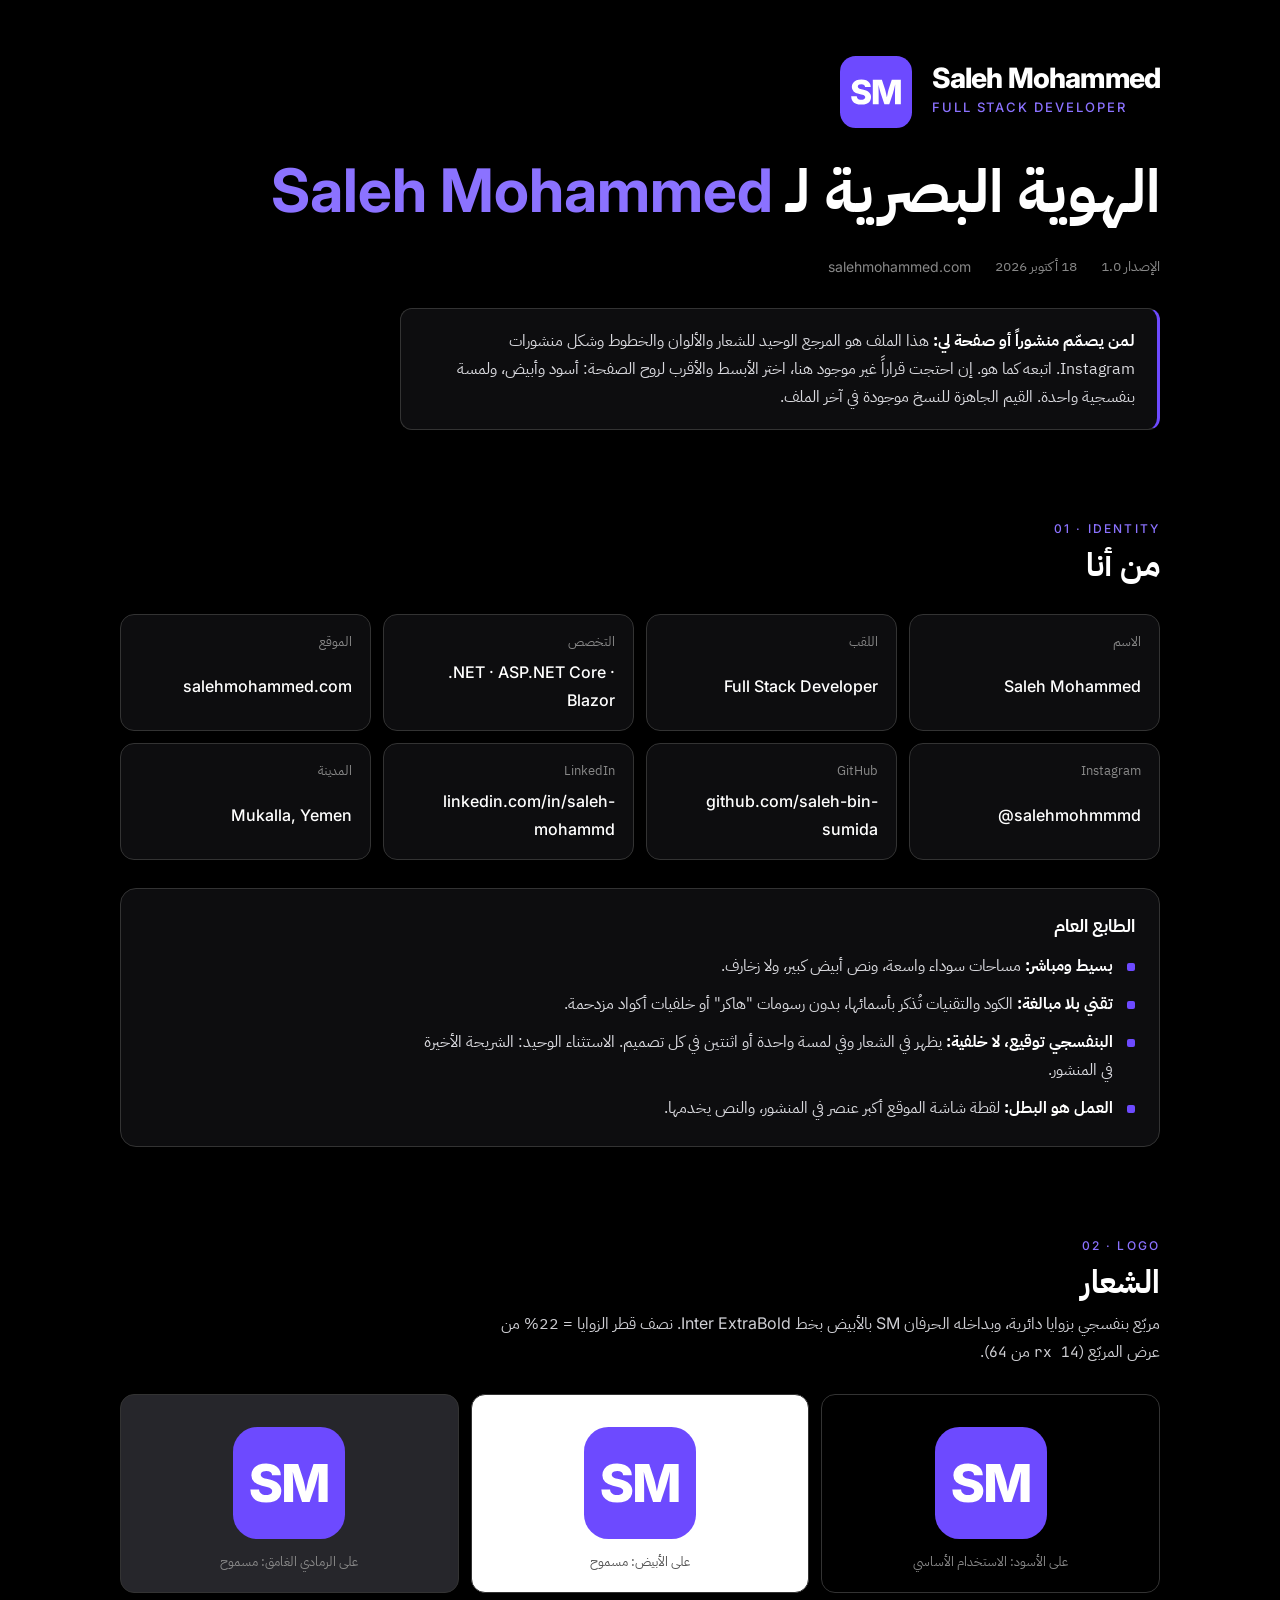
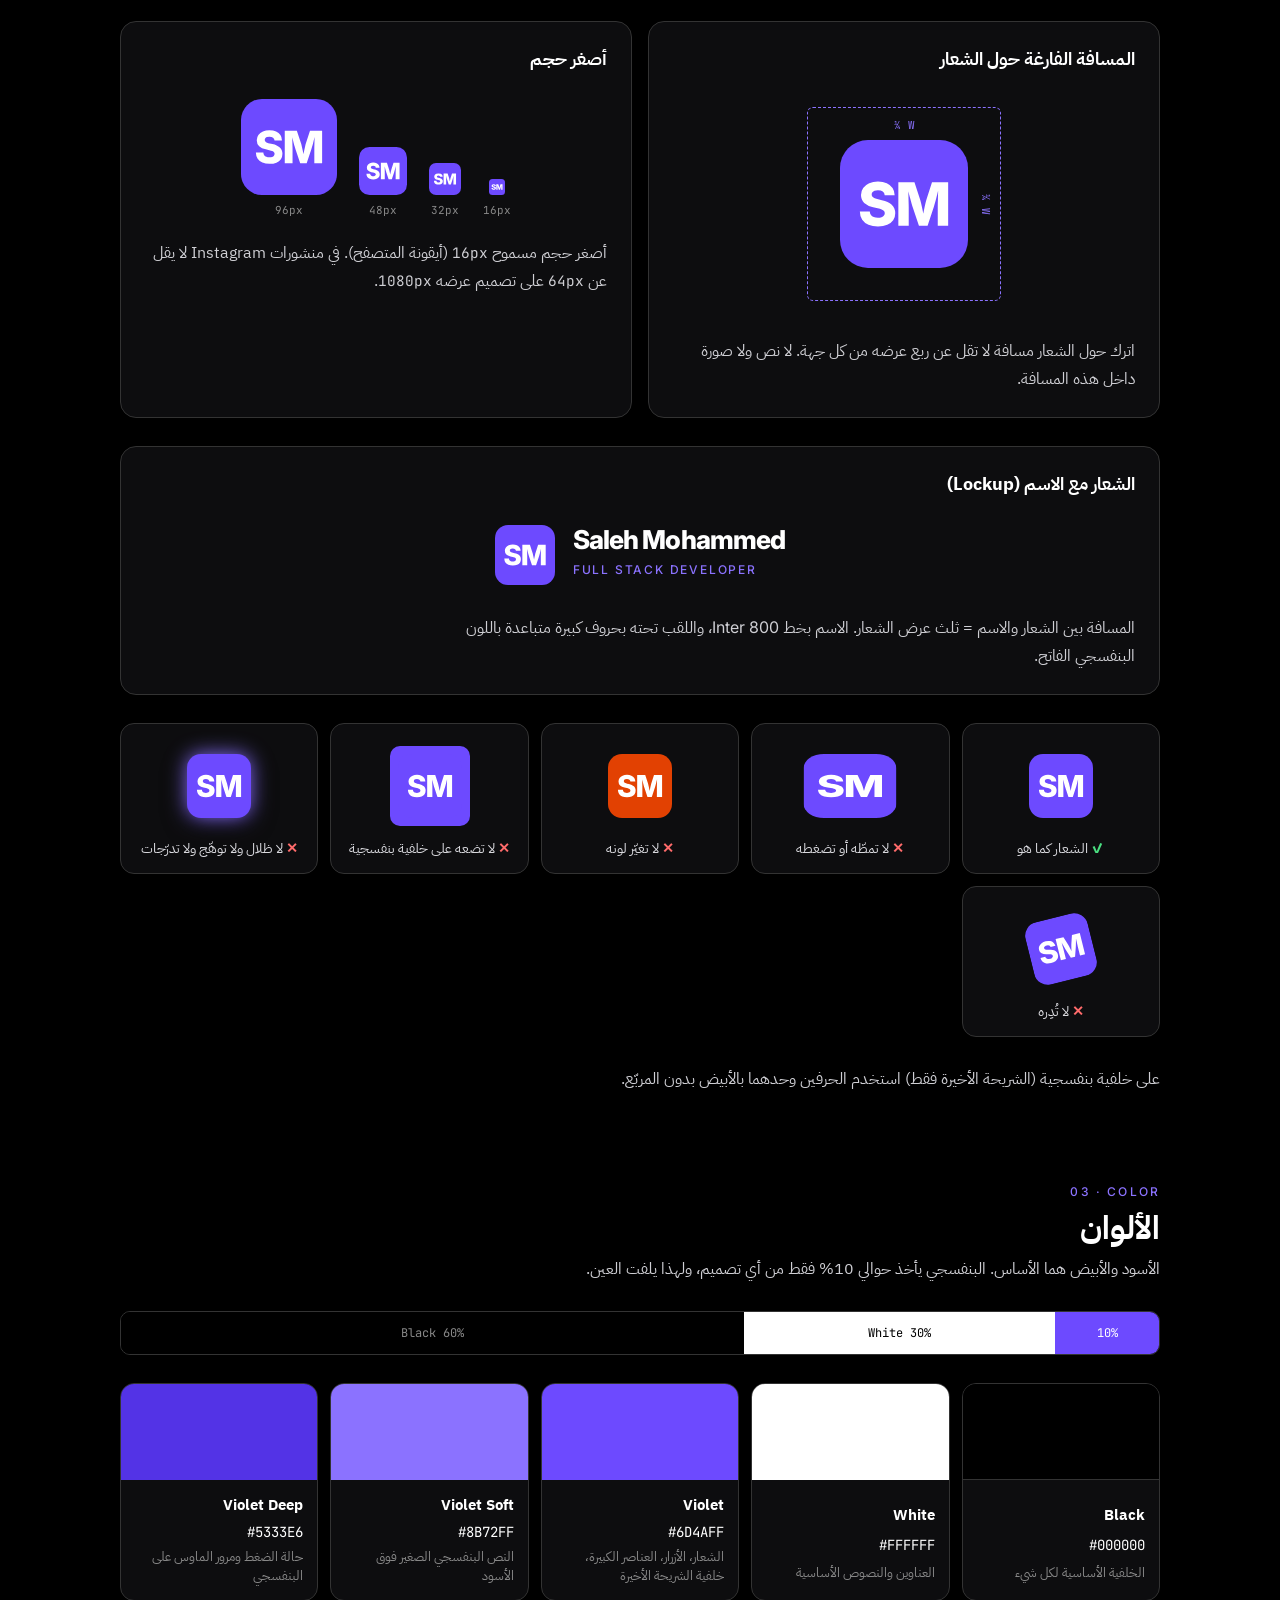
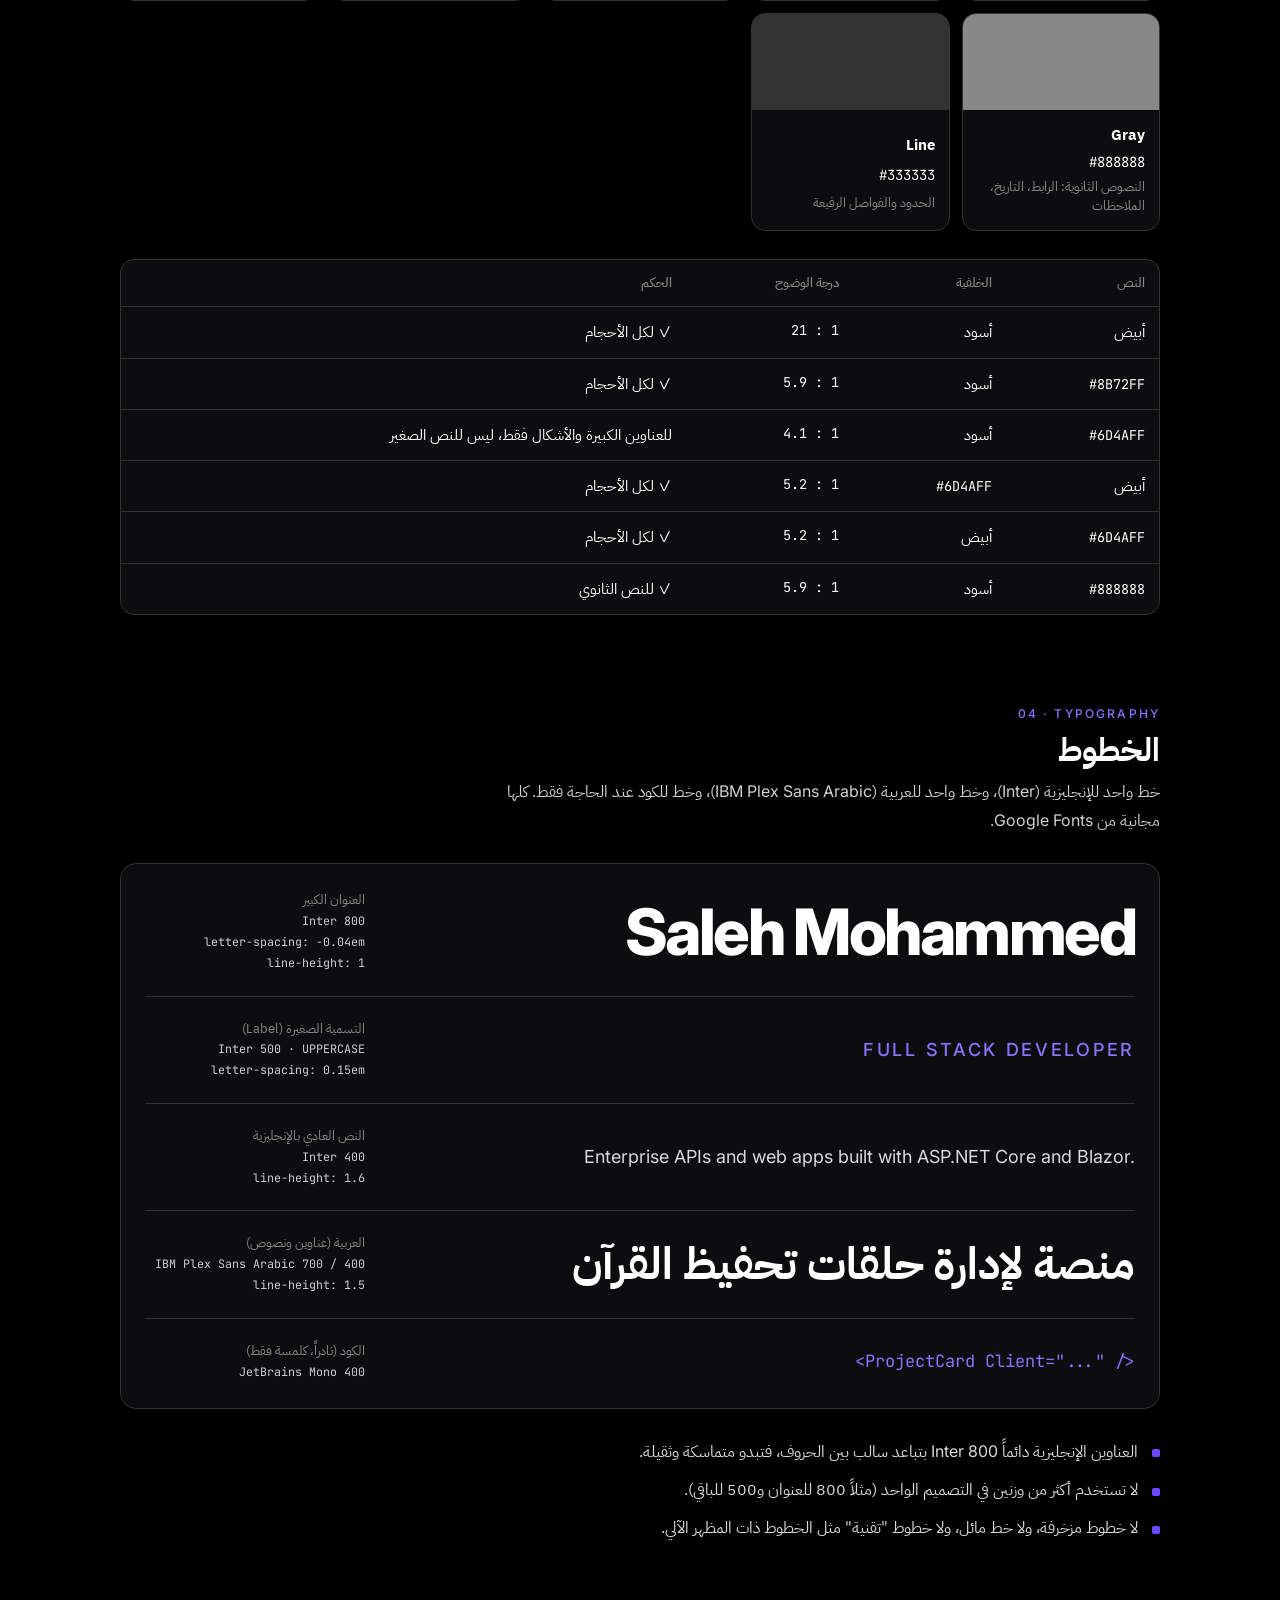
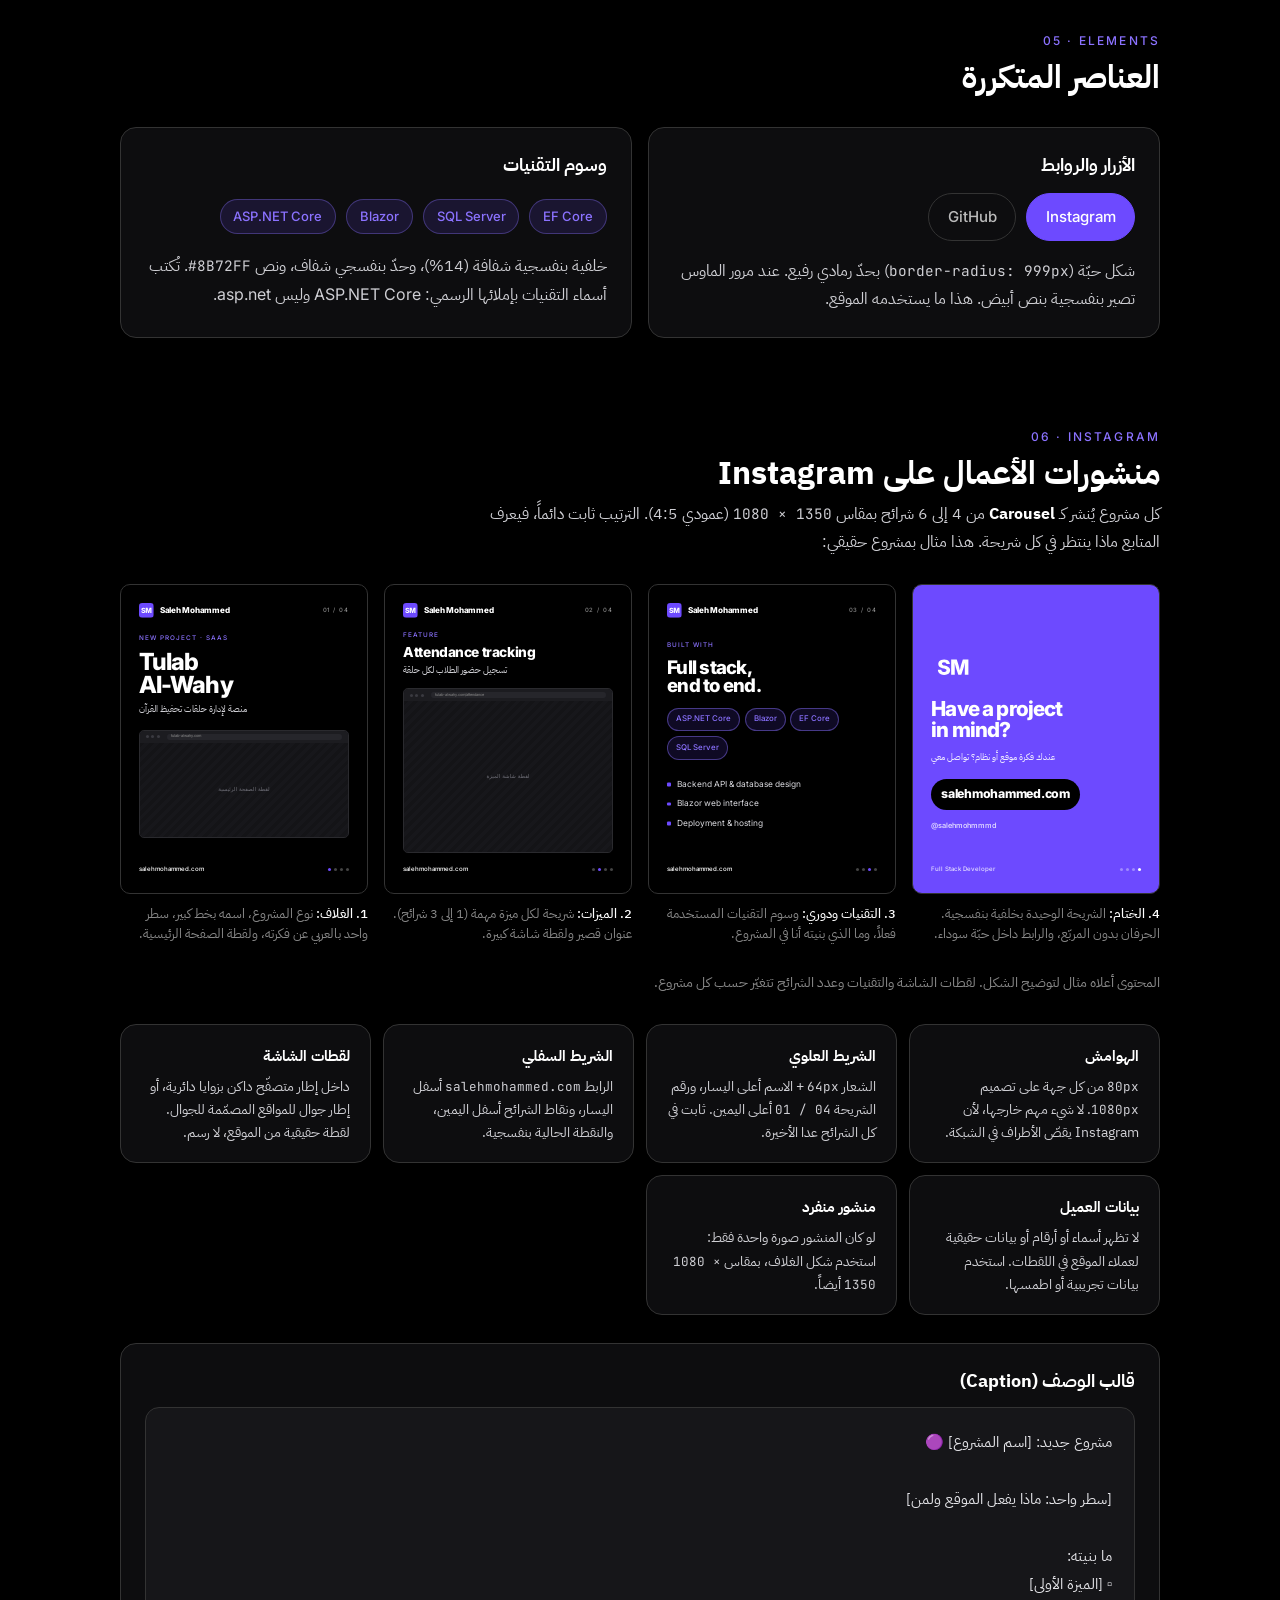
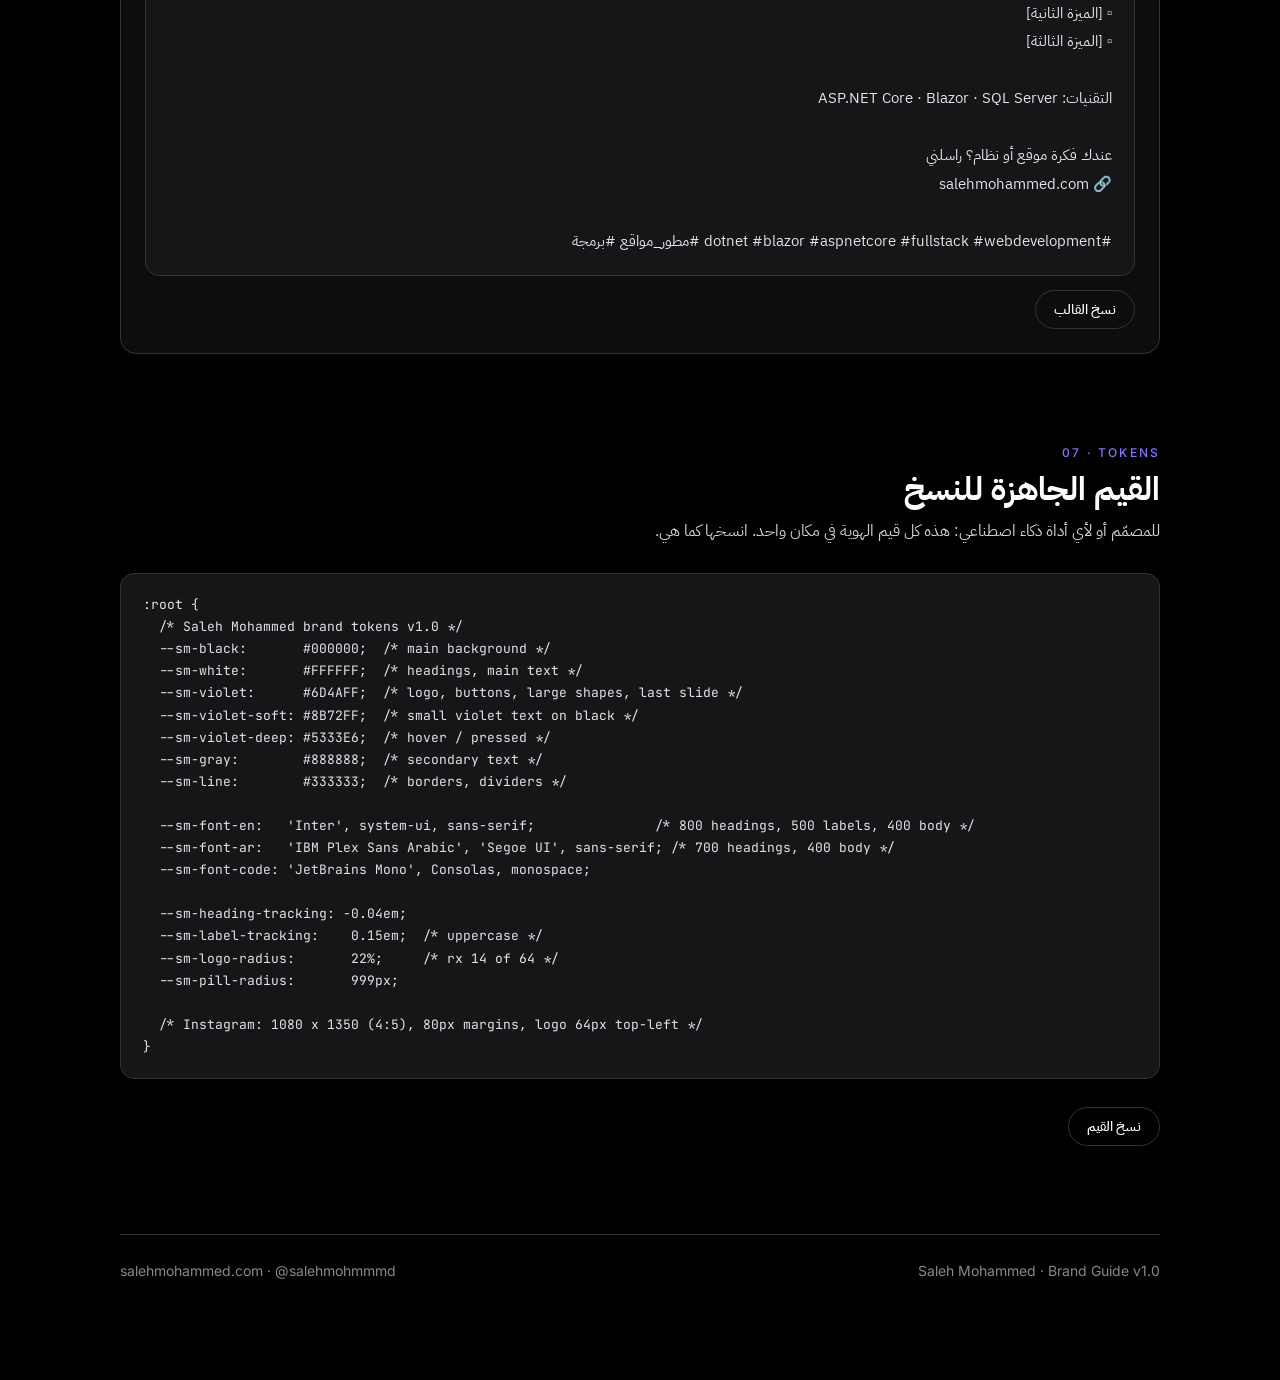
==== brand-guide.html @ 128b1d96 "Refactor code structure for improved readability and maintainability" ====
<!DOCTYPE html>
<html lang="ar" dir="rtl">
<head>
<meta charset="UTF-8">
<meta name="viewport" content="width=device-width, initial-scale=1.0">
<title>Saleh Mohammed Brand Guide</title>
<meta name="description" content="Visual identity of Saleh Mohammed (salehmohammed.com): logo, colors, typography and Instagram portfolio post rules.">
<link rel="preconnect" href="https://fonts.googleapis.com">
<link rel="preconnect" href="https://fonts.gstatic.com" crossorigin>
<link href="https://fonts.googleapis.com/css2?family=Inter:wght@400;500;800&family=IBM+Plex+Sans+Arabic:wght@400;500;700&family=JetBrains+Mono:wght@400;500&display=swap" rel="stylesheet">
<style>
    /* Layout: single dark column (max 1040px); each section = label + title + content; post examples in a 4-up grid of 4:5 frames */
    :root {
        --black: #000000;
        --white: #FFFFFF;
        --violet: #6D4AFF;
        --violet-soft: #8B72FF;
        --violet-deep: #5333E6;
        --gray: #888888;
        --line: #333333;
        --surface: #0D0D0F;
        --surface-2: #161619;
        --font-brand: 'Inter', system-ui, -apple-system, 'Segoe UI', sans-serif;
        --font-ar: 'IBM Plex Sans Arabic', 'Segoe UI', Tahoma, sans-serif;
        --font-mono: 'JetBrains Mono', Consolas, monospace;
        color-scheme: dark;
    }

    *, *::before, *::after { box-sizing: border-box; margin: 0; padding: 0; }

    body {
        background: var(--black);
        color: var(--white);
        font-family: var(--font-ar);
        font-size: 16px;
        line-height: 1.75;
        padding-block: 56px 96px;
        padding-left: max(16px, env(safe-area-inset-left, 0px));
        padding-right: max(16px, env(safe-area-inset-right, 0px));
    }

    .wrap { max-width: 1040px; margin: 0 auto; display: grid; gap: 88px; }

    code, .mono { font-family: var(--font-mono); font-size: .9em; direction: ltr; unicode-bidi: isolate; }
    .en { font-family: var(--font-brand); direction: ltr; unicode-bidi: isolate; }
    p { max-width: 68ch; color: #cfcfd4; }
    strong { color: var(--white); }

    /* ---------- hero ---------- */
    .hero { display: grid; gap: 28px; }
    .hero-top { display: flex; align-items: center; gap: 20px; direction: ltr; justify-content: flex-end; }
    .hero-top svg { width: 72px; height: 72px; flex: none; }
    .hero-top b { font-family: var(--font-brand); font-weight: 800; font-size: 28px; letter-spacing: -.03em; display: block; line-height: 1.1; }
    .hero-top span { font-family: var(--font-brand); font-size: 13px; font-weight: 500; letter-spacing: .15em; text-transform: uppercase; color: var(--violet-soft); }
    .hero h1 { font-size: clamp(34px, 6vw, 60px); line-height: 1.15; font-weight: 700; text-wrap: balance; }
    .hero h1 em { font-style: normal; color: var(--violet-soft); }
    .meta { display: flex; flex-wrap: wrap; gap: 8px 24px; color: var(--gray); font-size: 14px; }

    .note {
        border: 1px solid var(--line);
        border-right: 3px solid var(--violet);
        background: var(--surface);
        border-radius: 12px;
        padding: 18px 22px;
        max-width: 76ch;
    }
    .note p { color: #d9d9de; }

    /* ---------- sections ---------- */
    section { display: grid; gap: 28px; }
    .sec-head { display: grid; gap: 6px; }
    .sec-label { font-family: var(--font-brand); font-size: 12px; font-weight: 500; letter-spacing: .18em; text-transform: uppercase; color: var(--violet-soft); direction: ltr; text-align: right; }
    h2 { font-size: clamp(24px, 3.4vw, 32px); line-height: 1.3; text-wrap: balance; }
    h3 { font-size: 18px; line-height: 1.4; }

    .panel { background: var(--surface); border: 1px solid var(--line); border-radius: 16px; padding: 24px; min-width: 0; }

    .two { display: grid; grid-template-columns: repeat(auto-fit, minmax(min(100%, 300px), 1fr)); gap: 16px; }

    table { width: 100%; border-collapse: collapse; font-size: 15px; }
    th, td { text-align: right; padding: 12px 14px; border-bottom: 1px solid var(--line); vertical-align: top; }
    th { color: var(--gray); font-weight: 500; font-size: 13px; }
    .table-scroll { overflow-x: auto; border: 1px solid var(--line); border-radius: 14px; background: var(--surface); }
    .table-scroll table tr:last-child td { border-bottom: 0; }

    ul.rules { list-style: none; display: grid; gap: 10px; }
    ul.rules li { position: relative; padding-right: 22px; color: #d9d9de; max-width: 72ch; }
    ul.rules li::before { content: ""; position: absolute; right: 0; top: .72em; width: 8px; height: 8px; border-radius: 2px; background: var(--violet); }

    /* ---------- identity ---------- */
    .facts { display: grid; grid-template-columns: repeat(auto-fit, minmax(min(100%, 220px), 1fr)); gap: 12px; }
    .fact { background: var(--surface); border: 1px solid var(--line); border-radius: 14px; padding: 16px 18px; display: grid; gap: 4px; min-width: 0; }
    .fact small { color: var(--gray); font-size: 13px; }
    .fact b { font-family: var(--font-brand); font-weight: 500; direction: ltr; unicode-bidi: isolate; text-align: right; overflow-wrap: anywhere; }

    /* ---------- logo ---------- */
    .logo-stage { display: grid; grid-template-columns: repeat(auto-fit, minmax(min(100%, 220px), 1fr)); gap: 12px; }
    .logo-stage > div { border-radius: 14px; display: grid; place-items: center; gap: 12px; padding: 32px 16px 18px; border: 1px solid var(--line); }
    .logo-stage svg { width: 112px; height: 112px; }
    .logo-stage small { color: var(--gray); font-size: 13px; }
    .bg-black { background: var(--black); }
    .bg-white { background: var(--white); }
    .bg-white small { color: #555; }
    .bg-gray { background: #26262b; }

    .clear-space { display: grid; place-items: center; padding: 36px 16px; }
    .cs-box { position: relative; padding: 32px; border: 1px dashed var(--violet-soft); border-radius: 6px; }
    .cs-box svg { width: 128px; height: 128px; display: block; }
    .cs-tag { position: absolute; font-family: var(--font-mono); font-size: 11px; color: var(--violet-soft); direction: ltr; }
    .cs-tag.t { top: 8px; left: 50%; transform: translateX(-50%); }
    .cs-tag.r { right: 4px; top: 50%; transform: translateY(-50%) rotate(90deg); }

    .sizes { display: flex; align-items: flex-end; gap: 22px; flex-wrap: wrap; direction: ltr; justify-content: center; }
    .sizes figure { display: grid; justify-items: center; gap: 6px; }
    .sizes figcaption { font-family: var(--font-mono); font-size: 11px; color: var(--gray); }

    .lockup { display: flex; align-items: center; gap: 18px; direction: ltr; justify-content: center; padding: 28px 8px; flex-wrap: wrap; }
    .lockup svg { width: 60px; height: 60px; flex: none; }
    .lockup b { font-family: var(--font-brand); font-weight: 800; font-size: 26px; letter-spacing: -.035em; display: block; line-height: 1.1; }
    .lockup span { font-family: var(--font-brand); font-size: 12px; font-weight: 500; letter-spacing: .15em; text-transform: uppercase; color: var(--violet-soft); }

    .dont { display: grid; grid-template-columns: repeat(auto-fit, minmax(min(100%, 180px), 1fr)); gap: 12px; }
    .dont figure { background: var(--surface); border: 1px solid var(--line); border-radius: 14px; padding: 22px 12px 14px; display: grid; justify-items: center; gap: 12px; text-align: center; }
    .dont .demo { width: 80px; height: 80px; display: grid; place-items: center; border-radius: 10px; }
    .dont svg { width: 64px; height: 64px; }
    .dont figcaption { font-size: 14px; color: #d9d9de; line-height: 1.5; }
    .dont figcaption::before { content: "✕ "; color: #ff6b6b; font-weight: 700; }
    .dont .ok figcaption::before { content: "✓ "; color: #4ade80; }

    /* ---------- colors ---------- */
    .swatches { display: grid; grid-template-columns: repeat(auto-fit, minmax(min(100%, 170px), 1fr)); gap: 12px; }
    .swatch { border: 1px solid var(--line); border-radius: 14px; overflow: hidden; background: var(--surface); display: grid; min-width: 0; }
    .chip { height: 96px; }
    .swatch .info { padding: 12px 14px 14px; display: grid; gap: 2px; }
    .swatch b { font-size: 15px; }
    .swatch code { color: var(--white); font-size: 14px; text-align: right; }
    .swatch small { color: var(--gray); font-size: 13px; line-height: 1.5; }

    .ratio { display: flex; height: 44px; border-radius: 10px; overflow: hidden; border: 1px solid var(--line); direction: ltr; }
    .ratio div { display: grid; place-items: center; font-family: var(--font-mono); font-size: 12px; }

    /* ---------- type ---------- */
    .type-row { display: grid; grid-template-columns: minmax(0, 1fr) minmax(0, 220px); gap: 20px; align-items: center; padding: 22px 0; border-bottom: 1px solid var(--line); }
    .type-row:last-child { border-bottom: 0; }
    .type-row .spec { color: var(--gray); font-size: 13px; line-height: 1.6; }
    .type-row .spec code { color: #cfcfd4; }
    .t-display { font-family: var(--font-brand); font-weight: 800; font-size: clamp(36px, 6vw, 64px); letter-spacing: -.04em; line-height: 1; direction: ltr; text-align: right; }
    .t-label { font-family: var(--font-brand); font-weight: 500; font-size: 18px; letter-spacing: .15em; text-transform: uppercase; color: var(--violet-soft); direction: ltr; text-align: right; }
    .t-body { font-family: var(--font-brand); font-size: 18px; direction: ltr; text-align: right; color: #d9d9de; }
    .t-ar { font-family: var(--font-ar); font-weight: 700; font-size: clamp(28px, 4.5vw, 44px); line-height: 1.3; }
    .t-mono { font-family: var(--font-mono); font-size: 17px; color: var(--violet-soft); direction: ltr; text-align: right; }
    @media (max-width: 640px) { .type-row { grid-template-columns: 1fr; gap: 8px; } }

    /* ---------- UI bits ---------- */
    .ui-demo { display: flex; flex-wrap: wrap; gap: 10px; align-items: center; direction: ltr; justify-content: flex-end; }
    .pill { display: inline-flex; align-items: center; gap: 8px; padding: .6rem 1.15rem; border: 1px solid var(--line); border-radius: 999px; color: #bbb; font-family: var(--font-brand); font-size: 15px; font-weight: 500; }
    .pill.hover { background: var(--violet); border-color: var(--violet); color: var(--white); }
    .tag { display: inline-flex; padding: .3rem .8rem; border-radius: 999px; background: rgba(109, 74, 255, .14); border: 1px solid rgba(139, 114, 255, .35); color: var(--violet-soft); font-family: var(--font-brand); font-size: 13px; font-weight: 500; }

    /* ---------- Instagram posts ---------- */
    /* slides run left to right, like swiping on Instagram */
    .posts { display: grid; grid-template-columns: repeat(auto-fit, minmax(min(100%, 220px), 1fr)); gap: 16px; direction: ltr; }
    .post-wrap { display: grid; gap: 10px; min-width: 0; direction: rtl; align-content: start; }
    .post-wrap > small { color: var(--gray); font-size: 13px; line-height: 1.5; }
    .post-wrap > small b { color: var(--white); font-weight: 500; }

    /* every post is 1080x1350; all sizes are in cqw so the preview scales exactly (1cqw = 10.8px on the real canvas) */
    .post {
        container-type: inline-size;
        aspect-ratio: 4 / 5;
        width: 100%;
        max-width: 100%;
        border-radius: 10px;
        overflow: hidden;
        background: var(--black);
        border: 1px solid var(--line);
        direction: ltr;
        font-family: var(--font-brand);
        color: var(--white);
    }
    .post-in { position: relative; height: 100%; padding: 7.4cqw; display: flex; flex-direction: column; }
    .p-brand { display: flex; align-items: center; gap: 2.4cqw; }
    .p-brand svg { width: 6cqw; height: 6cqw; }
    .p-brand span { font-weight: 800; font-size: 3.3cqw; letter-spacing: -.03em; }
    .p-brand em { font-style: normal; margin-left: auto; font-weight: 500; font-size: 2.4cqw; letter-spacing: .15em; color: var(--gray); }
    .p-eyebrow { font-weight: 500; font-size: 2.6cqw; letter-spacing: .15em; text-transform: uppercase; color: var(--violet-soft); }
    .p-title { font-weight: 800; font-size: 9.6cqw; letter-spacing: -.04em; line-height: .98; }
    .p-sub { font-family: var(--font-ar); font-size: 3.6cqw; color: #cfcfd4; direction: rtl; text-align: left; line-height: 1.5; }
    .p-foot { margin-top: auto; display: flex; justify-content: space-between; align-items: center; font-weight: 500; font-size: 2.5cqw; color: var(--gray); }
    .p-foot b { color: var(--white); font-weight: 500; }
    .p-dots { display: flex; gap: 1.1cqw; }
    .p-dots i { width: 1.3cqw; height: 1.3cqw; border-radius: 50%; background: #444; }
    .p-dots i.on { background: var(--violet); }

    .browser { border-radius: 2cqw; border: .3cqw solid #2a2a2e; background: #121215; overflow: hidden; display: flex; flex-direction: column; }
    .browser .bar { height: 5cqw; background: #1c1c20; display: flex; align-items: center; gap: 1cqw; padding: 0 2.2cqw; flex: none; }
    .browser .bar i { width: 1.3cqw; height: 1.3cqw; border-radius: 50%; background: #3a3a40; }
    .browser .bar span { margin-left: 2cqw; flex: 1; height: 2.6cqw; border-radius: 99px; background: #26262b; font-size: 1.6cqw; color: var(--gray); display: flex; align-items: center; padding-left: 1.6cqw; }
    .browser .shot { flex: 1; display: grid; place-items: center; text-align: center; font-size: 2.2cqw; color: #6f6f78; background:
        repeating-linear-gradient(135deg, #141417 0 1.4cqw, #17171b 1.4cqw 2.8cqw); }

    .p-cover .p-text { display: grid; gap: 2.6cqw; margin-top: 6cqw; }
    .p-cover .browser { margin-top: 5.5cqw; height: 44cqw; }

    .p-shot .p-cap { margin-top: 5cqw; display: grid; gap: 1.6cqw; }
    .p-shot .p-cap b { font-weight: 800; font-size: 5.6cqw; letter-spacing: -.03em; line-height: 1.05; }
    .p-shot .browser { margin-top: 4.5cqw; flex: 1; }

    .p-stack .p-text { margin-top: 9cqw; display: grid; gap: 3cqw; }
    .p-stack .grid-tags { display: flex; flex-wrap: wrap; gap: 2cqw; margin-top: 2cqw; }
    .p-stack .grid-tags span { padding: 1.6cqw 3.2cqw; border-radius: 99px; border: .25cqw solid rgba(139,114,255,.45); background: rgba(109,74,255,.14); color: var(--violet-soft); font-weight: 500; font-size: 3.2cqw; }
    .p-stack ul { list-style: none; display: grid; gap: 2cqw; margin-top: 4cqw; }
    .p-stack li { display: flex; gap: 2.4cqw; align-items: baseline; font-size: 3.4cqw; color: #d9d9de; }
    .p-stack li::before { content: ""; width: 1.6cqw; height: 1.6cqw; border-radius: .4cqw; background: var(--violet); flex: none; transform: translateY(-.2cqw); }

    .p-cta { background: var(--violet); }
    .p-cta .post-in { justify-content: center; align-items: flex-start; gap: 4cqw; }
    .p-cta svg.big { width: 18cqw; height: 18cqw; }
    .p-cta .p-title { font-size: 8.4cqw; }
    .p-cta .p-sub { color: rgba(255,255,255,.88); font-size: 3.8cqw; }
    .p-cta .url { font-weight: 800; font-size: 5cqw; letter-spacing: -.02em; padding: 2cqw 4cqw; background: var(--black); border-radius: 99px; margin-top: 2cqw; }
    .p-cta .handle { font-weight: 500; font-size: 3cqw; color: rgba(255,255,255,.85); }
    .p-cta .p-dots i { background: rgba(255,255,255,.35); }
    .p-cta .p-dots i.on { background: var(--white); }
    .p-cta .p-foot { position: absolute; left: 7.4cqw; right: 7.4cqw; bottom: 7.4cqw; color: rgba(255,255,255,.8); }

    .spec-grid { display: grid; grid-template-columns: repeat(auto-fit, minmax(min(100%, 230px), 1fr)); gap: 12px; }
    .spec-grid .panel { padding: 18px 20px; display: grid; gap: 6px; align-content: start; }
    .spec-grid .panel b { font-size: 15px; }
    .spec-grid .panel span { color: #cfcfd4; font-size: 14px; line-height: 1.65; }

    pre {
        background: var(--surface-2);
        border: 1px solid var(--line);
        border-radius: 14px;
        padding: 20px 22px;
        overflow-x: auto;
        font-family: var(--font-ar);
        font-size: 15px;
        line-height: 1.9;
        white-space: pre-wrap;
        color: #e4e4e8;
    }
    pre.code { font-family: var(--font-mono); font-size: 13px; line-height: 1.7; direction: ltr; text-align: left; white-space: pre; }

    .copy-row { display: flex; justify-content: flex-start; gap: 12px; align-items: center; flex-wrap: wrap; }
    button.copy {
        font: 500 14px var(--font-ar);
        background: transparent;
        color: var(--white);
        border: 1px solid var(--line);
        border-radius: 999px;
        padding: 8px 18px;
        cursor: pointer;
        transition: background-color .2s, border-color .2s;
    }
    button.copy:hover, button.copy:focus-visible { background: var(--violet); border-color: var(--violet); outline: none; }
    .copy-row span { color: var(--gray); font-size: 13px; }

    footer { color: var(--gray); font-size: 14px; border-top: 1px solid var(--line); padding-top: 24px; display: flex; justify-content: space-between; gap: 12px; flex-wrap: wrap; }
</style>
</head>
<body>

<!-- The SM mark: violet tile + white letters. Reused everywhere via <use href="#sm">. -->
<svg width="0" height="0" style="position:absolute" aria-hidden="true">
    <symbol id="sm" viewBox="0 0 64 64">
        <rect width="64" height="64" rx="14" fill="#6D4AFF"/>
        <path fill="#fff" d="M18.99 43.21Q16.27 43.21 14.25 42.39Q12.22 41.57 11.1 39.9Q9.97 38.23 9.92 35.71H14.89Q14.96 36.76 15.47 37.48Q15.97 38.2 16.86 38.56Q17.75 38.91 18.93 38.91Q20 38.91 20.78 38.62Q21.56 38.33 21.97 37.8Q22.39 37.27 22.39 36.57Q22.39 35.94 22 35.5Q21.61 35.06 20.84 34.72Q20.06 34.39 18.86 34.12L16.55 33.58Q13.72 32.94 12.11 31.47Q10.5 30.01 10.5 27.55Q10.5 25.53 11.59 24Q12.69 22.48 14.6 21.64Q16.52 20.79 18.99 20.79Q21.53 20.79 23.39 21.65Q25.25 22.51 26.27 24.04Q27.3 25.57 27.33 27.59H22.36Q22.26 26.4 21.39 25.75Q20.53 25.09 18.98 25.09Q17.95 25.09 17.25 25.36Q16.55 25.63 16.19 26.1Q15.84 26.58 15.84 27.2Q15.84 27.87 16.24 28.33Q16.63 28.79 17.37 29.1Q18.1 29.41 19.06 29.63L20.95 30.07Q22.54 30.4 23.77 30.98Q25.01 31.56 25.87 32.37Q26.73 33.17 27.17 34.23Q27.62 35.28 27.62 36.58Q27.62 38.65 26.59 40.14Q25.55 41.62 23.63 42.42Q21.7 43.21 18.99 43.21ZM29.17 42.91V21.09H37.23L40.01 29.58Q40.25 30.36 40.55 31.64Q40.85 32.92 41.16 34.39Q41.46 35.85 41.72 37.21Q41.98 38.58 42.14 39.56H41.16Q41.32 38.59 41.57 37.23Q41.83 35.87 42.13 34.4Q42.43 32.92 42.73 31.65Q43.03 30.37 43.27 29.58L46 21.09H54.08V42.91H48.88V33.51Q48.88 32.78 48.9 31.63Q48.93 30.48 48.97 29.13Q49.01 27.78 49.04 26.41Q49.08 25.04 49.08 23.86H49.39Q49.12 25.16 48.78 26.55Q48.44 27.94 48.09 29.26Q47.75 30.58 47.43 31.68Q47.12 32.78 46.9 33.51L43.79 42.91H39.47L36.32 33.51Q36.1 32.79 35.78 31.69Q35.46 30.59 35.11 29.28Q34.75 27.96 34.4 26.57Q34.05 25.17 33.76 23.86H34.14Q34.15 25.01 34.18 26.38Q34.21 27.74 34.25 29.1Q34.29 30.46 34.32 31.61Q34.36 32.76 34.36 33.51V42.91Z"/>
    </symbol>
    <symbol id="sm-letters" viewBox="0 0 64 64">
        <path d="M18.99 43.21Q16.27 43.21 14.25 42.39Q12.22 41.57 11.1 39.9Q9.97 38.23 9.92 35.71H14.89Q14.96 36.76 15.47 37.48Q15.97 38.2 16.86 38.56Q17.75 38.91 18.93 38.91Q20 38.91 20.78 38.62Q21.56 38.33 21.97 37.8Q22.39 37.27 22.39 36.57Q22.39 35.94 22 35.5Q21.61 35.06 20.84 34.72Q20.06 34.39 18.86 34.12L16.55 33.58Q13.72 32.94 12.11 31.47Q10.5 30.01 10.5 27.55Q10.5 25.53 11.59 24Q12.69 22.48 14.6 21.64Q16.52 20.79 18.99 20.79Q21.53 20.79 23.39 21.65Q25.25 22.51 26.27 24.04Q27.3 25.57 27.33 27.59H22.36Q22.26 26.4 21.39 25.75Q20.53 25.09 18.98 25.09Q17.95 25.09 17.25 25.36Q16.55 25.63 16.19 26.1Q15.84 26.58 15.84 27.2Q15.84 27.87 16.24 28.33Q16.63 28.79 17.37 29.1Q18.1 29.41 19.06 29.63L20.95 30.07Q22.54 30.4 23.77 30.98Q25.01 31.56 25.87 32.37Q26.73 33.17 27.17 34.23Q27.62 35.28 27.62 36.58Q27.62 38.65 26.59 40.14Q25.55 41.62 23.63 42.42Q21.7 43.21 18.99 43.21ZM29.17 42.91V21.09H37.23L40.01 29.58Q40.25 30.36 40.55 31.64Q40.85 32.92 41.16 34.39Q41.46 35.85 41.72 37.21Q41.98 38.58 42.14 39.56H41.16Q41.32 38.59 41.57 37.23Q41.83 35.87 42.13 34.4Q42.43 32.92 42.73 31.65Q43.03 30.37 43.27 29.58L46 21.09H54.08V42.91H48.88V33.51Q48.88 32.78 48.9 31.63Q48.93 30.48 48.97 29.13Q49.01 27.78 49.04 26.41Q49.08 25.04 49.08 23.86H49.39Q49.12 25.16 48.78 26.55Q48.44 27.94 48.09 29.26Q47.75 30.58 47.43 31.68Q47.12 32.78 46.9 33.51L43.79 42.91H39.47L36.32 33.51Q36.1 32.79 35.78 31.69Q35.46 30.59 35.11 29.28Q34.75 27.96 34.4 26.57Q34.05 25.17 33.76 23.86H34.14Q34.15 25.01 34.18 26.38Q34.21 27.74 34.25 29.1Q34.29 30.46 34.32 31.61Q34.36 32.76 34.36 33.51V42.91Z"/>
    </symbol>
</svg>

<div class="wrap">

    <!-- ================= HERO ================= -->
    <header class="hero">
        <div class="hero-top">
            <svg role="img" aria-label="SM logo"><use href="#sm"/></svg>
            <div>
                <b>Saleh Mohammed</b>
                <span>Full Stack Developer</span>
            </div>
        </div>
        <h1>الهوية البصرية لـ <em class="en">Saleh Mohammed</em></h1>
        <div class="meta">
            <span>الإصدار 1.0</span>
            <span>18 أكتوبر 2026</span>
            <span class="en">salehmohammed.com</span>
        </div>
        <div class="note">
            <p><strong>لمن يصمّم منشوراً أو صفحة لي:</strong> هذا الملف هو المرجع الوحيد للشعار والألوان والخطوط وشكل منشورات Instagram. اتبعه كما هو. إن احتجت قراراً غير موجود هنا، اختر الأبسط والأقرب لروح الصفحة: أسود وأبيض، ولمسة بنفسجية واحدة. القيم الجاهزة للنسخ موجودة في آخر الملف.</p>
        </div>
    </header>

    <!-- ================= 01 IDENTITY ================= -->
    <section>
        <div class="sec-head">
            <div class="sec-label">01 · Identity</div>
            <h2>من أنا</h2>
        </div>
        <div class="facts">
            <div class="fact"><small>الاسم</small><b>Saleh Mohammed</b></div>
            <div class="fact"><small>اللقب</small><b>Full Stack Developer</b></div>
            <div class="fact"><small>التخصص</small><b>.NET · ASP.NET Core · Blazor</b></div>
            <div class="fact"><small>الموقع</small><b>salehmohammed.com</b></div>
            <div class="fact"><small>Instagram</small><b>@salehmohmmmd</b></div>
            <div class="fact"><small>GitHub</small><b>github.com/saleh-bin-sumida</b></div>
            <div class="fact"><small>LinkedIn</small><b>linkedin.com/in/saleh-mohammd</b></div>
            <div class="fact"><small>المدينة</small><b>Mukalla, Yemen</b></div>
        </div>
        <div class="panel">
            <h3>الطابع العام</h3>
            <ul class="rules" style="margin-top:14px">
                <li><strong>بسيط ومباشر:</strong> مساحات سوداء واسعة، ونص أبيض كبير، ولا زخارف.</li>
                <li><strong>تقني بلا مبالغة:</strong> الكود والتقنيات تُذكر بأسمائها، بدون رسومات "هاكر" أو خلفيات أكواد مزدحمة.</li>
                <li><strong>البنفسجي توقيع، لا خلفية:</strong> يظهر في الشعار وفي لمسة واحدة أو اثنتين في كل تصميم. الاستثناء الوحيد: الشريحة الأخيرة في المنشور.</li>
                <li><strong>العمل هو البطل:</strong> لقطة شاشة الموقع أكبر عنصر في المنشور، والنص يخدمها.</li>
            </ul>
        </div>
    </section>

    <!-- ================= 02 LOGO ================= -->
    <section>
        <div class="sec-head">
            <div class="sec-label">02 · Logo</div>
            <h2>الشعار</h2>
            <p>مربّع بنفسجي بزوايا دائرية، وبداخله الحرفان <span class="en">SM</span> بالأبيض بخط <span class="en">Inter ExtraBold</span>. نصف قطر الزوايا = 22% من عرض المربّع (<code>rx 14</code> من <code>64</code>).</p>
        </div>

        <div class="logo-stage">
            <div class="bg-black"><svg role="img" aria-label="SM logo on black"><use href="#sm"/></svg><small>على الأسود: الاستخدام الأساسي</small></div>
            <div class="bg-white"><svg role="img" aria-label="SM logo on white"><use href="#sm"/></svg><small>على الأبيض: مسموح</small></div>
            <div class="bg-gray"><svg role="img" aria-label="SM logo on gray"><use href="#sm"/></svg><small>على الرمادي الغامق: مسموح</small></div>
        </div>

        <div class="two">
            <div class="panel">
                <h3>المسافة الفارغة حول الشعار</h3>
                <div class="clear-space">
                    <div class="cs-box">
                        <span class="cs-tag t">¼ W</span>
                        <span class="cs-tag r">¼ W</span>
                        <svg role="img" aria-label="Clear space"><use href="#sm"/></svg>
                    </div>
                </div>
                <p>اترك حول الشعار مسافة لا تقل عن ربع عرضه من كل جهة. لا نص ولا صورة داخل هذه المسافة.</p>
            </div>
            <div class="panel">
                <h3>أصغر حجم</h3>
                <div class="sizes" style="padding:28px 0 18px">
                    <figure><svg width="96" height="96"><use href="#sm"/></svg><figcaption>96px</figcaption></figure>
                    <figure><svg width="48" height="48"><use href="#sm"/></svg><figcaption>48px</figcaption></figure>
                    <figure><svg width="32" height="32"><use href="#sm"/></svg><figcaption>32px</figcaption></figure>
                    <figure><svg width="16" height="16"><use href="#sm"/></svg><figcaption>16px</figcaption></figure>
                </div>
                <p>أصغر حجم مسموح <code>16px</code> (أيقونة المتصفح). في منشورات Instagram لا يقل عن <code>64px</code> على تصميم عرضه <code>1080px</code>.</p>
            </div>
        </div>

        <div class="panel">
            <h3>الشعار مع الاسم (Lockup)</h3>
            <div class="lockup">
                <svg role="img" aria-label="SM logo"><use href="#sm"/></svg>
                <div><b>Saleh Mohammed</b><span>Full Stack Developer</span></div>
            </div>
            <p>المسافة بين الشعار والاسم = ثلث عرض الشعار. الاسم بخط <span class="en">Inter 800</span>، واللقب تحته بحروف كبيرة متباعدة باللون البنفسجي الفاتح.</p>
        </div>

        <div class="dont">
            <figure class="ok"><div class="demo"><svg><use href="#sm"/></svg></div><figcaption>الشعار كما هو</figcaption></figure>
            <figure><div class="demo"><svg style="transform:scaleX(1.45)"><use href="#sm"/></svg></div><figcaption>لا تمطّه أو تضغطه</figcaption></figure>
            <figure><div class="demo"><svg style="filter:hue-rotate(120deg)"><use href="#sm"/></svg></div><figcaption>لا تغيّر لونه</figcaption></figure>
            <figure><div class="demo" style="background:var(--violet)"><svg><use href="#sm"/></svg></div><figcaption>لا تضعه على خلفية بنفسجية</figcaption></figure>
            <figure><div class="demo"><svg style="filter:drop-shadow(0 0 10px #8B72FF) drop-shadow(0 6px 6px #000)"><use href="#sm"/></svg></div><figcaption>لا ظلال ولا توهّج ولا تدرّجات</figcaption></figure>
            <figure><div class="demo"><svg style="transform:rotate(-14deg)"><use href="#sm"/></svg></div><figcaption>لا تُدِره</figcaption></figure>
        </div>
        <p>على خلفية بنفسجية (الشريحة الأخيرة فقط) استخدم الحرفين وحدهما بالأبيض بدون المربّع.</p>
    </section>

    <!-- ================= 03 COLOR ================= -->
    <section>
        <div class="sec-head">
            <div class="sec-label">03 · Color</div>
            <h2>الألوان</h2>
            <p>الأسود والأبيض هما الأساس. البنفسجي يأخذ حوالي 10% فقط من أي تصميم، ولهذا يلفت العين.</p>
        </div>

        <div class="ratio" aria-label="Color ratio">
            <div style="flex:60;background:#000;color:#888">Black 60%</div>
            <div style="flex:30;background:#fff;color:#000">White 30%</div>
            <div style="flex:10;background:var(--violet);color:#fff">10%</div>
        </div>

        <div class="swatches">
            <div class="swatch"><div class="chip" style="background:#000;border-bottom:1px solid var(--line)"></div><div class="info"><b>Black</b><code>#000000</code><small>الخلفية الأساسية لكل شيء</small></div></div>
            <div class="swatch"><div class="chip" style="background:#fff"></div><div class="info"><b>White</b><code>#FFFFFF</code><small>العناوين والنصوص الأساسية</small></div></div>
            <div class="swatch"><div class="chip" style="background:#6D4AFF"></div><div class="info"><b>Violet</b><code>#6D4AFF</code><small>الشعار، الأزرار، العناصر الكبيرة، خلفية الشريحة الأخيرة</small></div></div>
            <div class="swatch"><div class="chip" style="background:#8B72FF"></div><div class="info"><b>Violet Soft</b><code>#8B72FF</code><small>النص البنفسجي الصغير فوق الأسود</small></div></div>
            <div class="swatch"><div class="chip" style="background:#5333E6"></div><div class="info"><b>Violet Deep</b><code>#5333E6</code><small>حالة الضغط ومرور الماوس على البنفسجي</small></div></div>
            <div class="swatch"><div class="chip" style="background:#888"></div><div class="info"><b>Gray</b><code>#888888</code><small>النصوص الثانوية: الرابط، التاريخ، الملاحظات</small></div></div>
            <div class="swatch"><div class="chip" style="background:#333"></div><div class="info"><b>Line</b><code>#333333</code><small>الحدود والفواصل الرفيعة</small></div></div>
        </div>

        <div class="table-scroll">
            <table>
                <thead><tr><th>النص</th><th>الخلفية</th><th>درجة الوضوح</th><th>الحكم</th></tr></thead>
                <tbody>
                    <tr><td>أبيض</td><td>أسود</td><td class="mono">21 : 1</td><td>✓ لكل الأحجام</td></tr>
                    <tr><td><code>#8B72FF</code></td><td>أسود</td><td class="mono">5.9 : 1</td><td>✓ لكل الأحجام</td></tr>
                    <tr><td><code>#6D4AFF</code></td><td>أسود</td><td class="mono">4.1 : 1</td><td>للعناوين الكبيرة والأشكال فقط، ليس للنص الصغير</td></tr>
                    <tr><td>أبيض</td><td><code>#6D4AFF</code></td><td class="mono">5.2 : 1</td><td>✓ لكل الأحجام</td></tr>
                    <tr><td><code>#6D4AFF</code></td><td>أبيض</td><td class="mono">5.2 : 1</td><td>✓ لكل الأحجام</td></tr>
                    <tr><td><code>#888888</code></td><td>أسود</td><td class="mono">5.9 : 1</td><td>✓ للنص الثانوي</td></tr>
                </tbody>
            </table>
        </div>
    </section>

    <!-- ================= 04 TYPE ================= -->
    <section>
        <div class="sec-head">
            <div class="sec-label">04 · Typography</div>
            <h2>الخطوط</h2>
            <p>خط واحد للإنجليزية (<span class="en">Inter</span>)، وخط واحد للعربية (<span class="en">IBM Plex Sans Arabic</span>)، وخط للكود عند الحاجة فقط. كلها مجانية من <span class="en">Google Fonts</span>.</p>
        </div>
        <div class="panel" style="padding-block:4px">
            <div class="type-row">
                <div class="t-display">Saleh Mohammed</div>
                <div class="spec">العنوان الكبير<br><code>Inter 800</code><br><code>letter-spacing: -0.04em</code><br><code>line-height: 1</code></div>
            </div>
            <div class="type-row">
                <div class="t-label">Full Stack Developer</div>
                <div class="spec">التسمية الصغيرة (Label)<br><code>Inter 500 · UPPERCASE</code><br><code>letter-spacing: 0.15em</code></div>
            </div>
            <div class="type-row">
                <div class="t-body">Enterprise APIs and web apps built with ASP.NET Core and Blazor.</div>
                <div class="spec">النص العادي بالإنجليزية<br><code>Inter 400</code><br><code>line-height: 1.6</code></div>
            </div>
            <div class="type-row">
                <div class="t-ar">منصة لإدارة حلقات تحفيظ القرآن</div>
                <div class="spec">العربية (عناوين ونصوص)<br><code>IBM Plex Sans Arabic 700 / 400</code><br><code>line-height: 1.5</code></div>
            </div>
            <div class="type-row">
                <div class="t-mono">&lt;ProjectCard Client="..." /&gt;</div>
                <div class="spec">الكود (نادراً، كلمسة فقط)<br><code>JetBrains Mono 400</code></div>
            </div>
        </div>
        <ul class="rules">
            <li>العناوين الإنجليزية دائماً <span class="en">Inter 800</span> بتباعد سالب بين الحروف، فتبدو متماسكة وثقيلة.</li>
            <li>لا تستخدم أكثر من وزنين في التصميم الواحد (مثلاً 800 للعنوان و500 للباقي).</li>
            <li>لا خطوط مزخرفة، ولا خط مائل، ولا خطوط "تقنية" مثل الخطوط ذات المظهر الآلي.</li>
        </ul>
    </section>

    <!-- ================= 05 UI ================= -->
    <section>
        <div class="sec-head">
            <div class="sec-label">05 · Elements</div>
            <h2>العناصر المتكررة</h2>
        </div>
        <div class="two">
            <div class="panel" style="display:grid;gap:16px">
                <h3>الأزرار والروابط</h3>
                <div class="ui-demo">
                    <span class="pill">GitHub</span>
                    <span class="pill hover">Instagram</span>
                </div>
                <p>شكل حبّة (<code>border-radius: 999px</code>) بحدّ رمادي رفيع. عند مرور الماوس تصير بنفسجية بنص أبيض. هذا ما يستخدمه الموقع.</p>
            </div>
            <div class="panel" style="display:grid;gap:16px">
                <h3>وسوم التقنيات</h3>
                <div class="ui-demo">
                    <span class="tag">ASP.NET Core</span>
                    <span class="tag">Blazor</span>
                    <span class="tag">SQL Server</span>
                    <span class="tag">EF Core</span>
                </div>
                <p>خلفية بنفسجية شفافة (14%)، وحدّ بنفسجي شفاف، ونص <code>#8B72FF</code>. تُكتب أسماء التقنيات بإملائها الرسمي: <span class="en">ASP.NET Core</span> وليس <span class="en">asp.net</span>.</p>
            </div>
        </div>
    </section>

    <!-- ================= 06 INSTAGRAM ================= -->
    <section>
        <div class="sec-head">
            <div class="sec-label">06 · Instagram</div>
            <h2>منشورات الأعمال على Instagram</h2>
            <p>كل مشروع يُنشر كـ <strong>Carousel</strong> من 4 إلى 6 شرائح بمقاس <code>1080 × 1350</code> (عمودي 4:5). الترتيب ثابت دائماً، فيعرف المتابع ماذا ينتظر في كل شريحة. هذا مثال بمشروع حقيقي:</p>
        </div>

        <div class="posts">
            <!-- Slide 1: cover -->
            <div class="post-wrap">
                <div class="post p-cover"><div class="post-in">
                    <div class="p-brand"><svg><use href="#sm"/></svg><span>Saleh Mohammed</span><em>01 / 04</em></div>
                    <div class="p-text">
                        <div class="p-eyebrow">New Project · SaaS</div>
                        <div class="p-title">Tulab<br>Al-Wahy</div>
                        <div class="p-sub">منصة لإدارة حلقات تحفيظ القرآن</div>
                    </div>
                    <div class="browser"><div class="bar"><i></i><i></i><i></i><span>tulab-alwahy.com</span></div><div class="shot">لقطة الصفحة الرئيسية</div></div>
                    <div class="p-foot"><span><b>salehmohammed.com</b></span><div class="p-dots"><i class="on"></i><i></i><i></i><i></i></div></div>
                </div></div>
                <small><b>1. الغلاف:</b> نوع المشروع، اسمه بخط كبير، سطر واحد بالعربي عن فكرته، ولقطة الصفحة الرئيسية.</small>
            </div>

            <!-- Slide 2: screenshot -->
            <div class="post-wrap">
                <div class="post p-shot"><div class="post-in">
                    <div class="p-brand"><svg><use href="#sm"/></svg><span>Saleh Mohammed</span><em>02 / 04</em></div>
                    <div class="p-cap">
                        <div class="p-eyebrow">Feature</div>
                        <b>Attendance tracking</b>
                        <div class="p-sub">تسجيل حضور الطلاب لكل حلقة</div>
                    </div>
                    <div class="browser"><div class="bar"><i></i><i></i><i></i><span>tulab-alwahy.com/attendance</span></div><div class="shot">لقطة شاشة الميزة</div></div>
                    <div class="p-foot" style="margin-top:4.5cqw"><span><b>salehmohammed.com</b></span><div class="p-dots"><i></i><i class="on"></i><i></i><i></i></div></div>
                </div></div>
                <small><b>2. الميزات:</b> شريحة لكل ميزة مهمة (1 إلى 3 شرائح). عنوان قصير ولقطة شاشة كبيرة.</small>
            </div>

            <!-- Slide 3: stack -->
            <div class="post-wrap">
                <div class="post p-stack"><div class="post-in">
                    <div class="p-brand"><svg><use href="#sm"/></svg><span>Saleh Mohammed</span><em>03 / 04</em></div>
                    <div class="p-text">
                        <div class="p-eyebrow">Built with</div>
                        <div class="p-title" style="font-size:7.6cqw">Full stack,<br>end to end.</div>
                        <div class="grid-tags"><span>ASP.NET Core</span><span>Blazor</span><span>EF Core</span><span>SQL Server</span></div>
                        <ul>
                            <li>Backend API &amp; database design</li>
                            <li>Blazor web interface</li>
                            <li>Deployment &amp; hosting</li>
                        </ul>
                    </div>
                    <div class="p-foot"><span><b>salehmohammed.com</b></span><div class="p-dots"><i></i><i></i><i class="on"></i><i></i></div></div>
                </div></div>
                <small><b>3. التقنيات ودوري:</b> وسوم التقنيات المستخدمة فعلاً، وما الذي بنيته أنا في المشروع.</small>
            </div>

            <!-- Slide 4: CTA -->
            <div class="post-wrap">
                <div class="post p-cta"><div class="post-in">
                    <svg class="big" fill="#fff"><use href="#sm-letters"/></svg>
                    <div class="p-title">Have a project<br>in mind?</div>
                    <div class="p-sub">عندك فكرة موقع أو نظام؟ تواصل معي</div>
                    <div class="url">salehmohammed.com</div>
                    <div class="handle">@salehmohmmmd</div>
                    <div class="p-foot"><span>Full Stack Developer</span><div class="p-dots"><i></i><i></i><i></i><i class="on"></i></div></div>
                </div></div>
                <small><b>4. الختام:</b> الشريحة الوحيدة بخلفية بنفسجية. الحرفان بدون المربّع، والرابط داخل حبّة سوداء.</small>
            </div>
        </div>

        <p style="color:var(--gray);font-size:14px">المحتوى أعلاه مثال لتوضيح الشكل. لقطات الشاشة والتقنيات وعدد الشرائح تتغيّر حسب كل مشروع.</p>

        <div class="spec-grid">
            <div class="panel"><b>الهوامش</b><span><code>80px</code> من كل جهة على تصميم <code>1080px</code>. لا شيء مهم خارجها، لأن Instagram يقصّ الأطراف في الشبكة.</span></div>
            <div class="panel"><b>الشريط العلوي</b><span>الشعار <code>64px</code> + الاسم أعلى اليسار، ورقم الشريحة <code>01 / 04</code> أعلى اليمين. ثابت في كل الشرائح عدا الأخيرة.</span></div>
            <div class="panel"><b>الشريط السفلي</b><span>الرابط <code>salehmohammed.com</code> أسفل اليسار، ونقاط الشرائح أسفل اليمين، والنقطة الحالية بنفسجية.</span></div>
            <div class="panel"><b>لقطات الشاشة</b><span>داخل إطار متصفّح داكن بزوايا دائرية، أو إطار جوال للمواقع المصمّمة للجوال. لقطة حقيقية من الموقع، لا رسم.</span></div>
            <div class="panel"><b>بيانات العميل</b><span>لا تظهر أسماء أو أرقام أو بيانات حقيقية لعملاء الموقع في اللقطات. استخدم بيانات تجريبية أو اطمسها.</span></div>
            <div class="panel"><b>منشور منفرد</b><span>لو كان المنشور صورة واحدة فقط: استخدم شكل الغلاف، بمقاس <code>1080 × 1350</code> أيضاً.</span></div>
        </div>

        <div class="panel" style="display:grid;gap:14px">
            <h3>قالب الوصف (Caption)</h3>
            <pre id="caption">مشروع جديد: [اسم المشروع] 🟣

[سطر واحد: ماذا يفعل الموقع ولمن]

ما بنيته:
▫️ [الميزة الأولى]
▫️ [الميزة الثانية]
▫️ [الميزة الثالثة]

التقنيات: ASP.NET Core · Blazor · SQL Server

عندك فكرة موقع أو نظام؟ راسلني
🔗 salehmohammed.com

#dotnet #blazor #aspnetcore #fullstack #webdevelopment #مطور_مواقع #برمجة</pre>
            <div class="copy-row"><button class="copy" type="button" data-target="caption">نسخ القالب</button><span id="caption-msg" role="status"></span></div>
        </div>
    </section>

    <!-- ================= 07 TOKENS ================= -->
    <section>
        <div class="sec-head">
            <div class="sec-label">07 · Tokens</div>
            <h2>القيم الجاهزة للنسخ</h2>
            <p>للمصمّم أو لأي أداة ذكاء اصطناعي: هذه كل قيم الهوية في مكان واحد. انسخها كما هي.</p>
        </div>
        <pre class="code" id="tokens">:root {
  /* Saleh Mohammed brand tokens v1.0 */
  --sm-black:       #000000;  /* main background */
  --sm-white:       #FFFFFF;  /* headings, main text */
  --sm-violet:      #6D4AFF;  /* logo, buttons, large shapes, last slide */
  --sm-violet-soft: #8B72FF;  /* small violet text on black */
  --sm-violet-deep: #5333E6;  /* hover / pressed */
  --sm-gray:        #888888;  /* secondary text */
  --sm-line:        #333333;  /* borders, dividers */

  --sm-font-en:   'Inter', system-ui, sans-serif;               /* 800 headings, 500 labels, 400 body */
  --sm-font-ar:   'IBM Plex Sans Arabic', 'Segoe UI', sans-serif; /* 700 headings, 400 body */
  --sm-font-code: 'JetBrains Mono', Consolas, monospace;

  --sm-heading-tracking: -0.04em;
  --sm-label-tracking:    0.15em;  /* uppercase */
  --sm-logo-radius:       22%;     /* rx 14 of 64 */
  --sm-pill-radius:       999px;

  /* Instagram: 1080 x 1350 (4:5), 80px margins, logo 64px top-left */
}</pre>
        <div class="copy-row"><button class="copy" type="button" data-target="tokens">نسخ القيم</button><span id="tokens-msg" role="status"></span></div>
    </section>

    <footer>
        <span class="en">Saleh Mohammed · Brand Guide v1.0</span>
        <span class="en">salehmohammed.com · @salehmohmmmd</span>
    </footer>
</div>

<script>
    document.querySelectorAll('button.copy').forEach(btn => {
        btn.addEventListener('click', async () => {
            const id = btn.dataset.target;
            const el = document.getElementById(id);
            const msg = document.getElementById(id + '-msg');
            try {
                await navigator.clipboard.writeText(el.textContent);
                msg.textContent = 'تم النسخ';
            } catch {
                const range = document.createRange();
                range.selectNodeContents(el);
                const sel = getSelection();
                sel.removeAllRanges();
                sel.addRange(range);
                msg.textContent = 'النص محدّد، اضغط Ctrl+C';
            }
            setTimeout(() => { msg.textContent = ''; }, 2500);
        });
    });
</script>
</body>
</html>
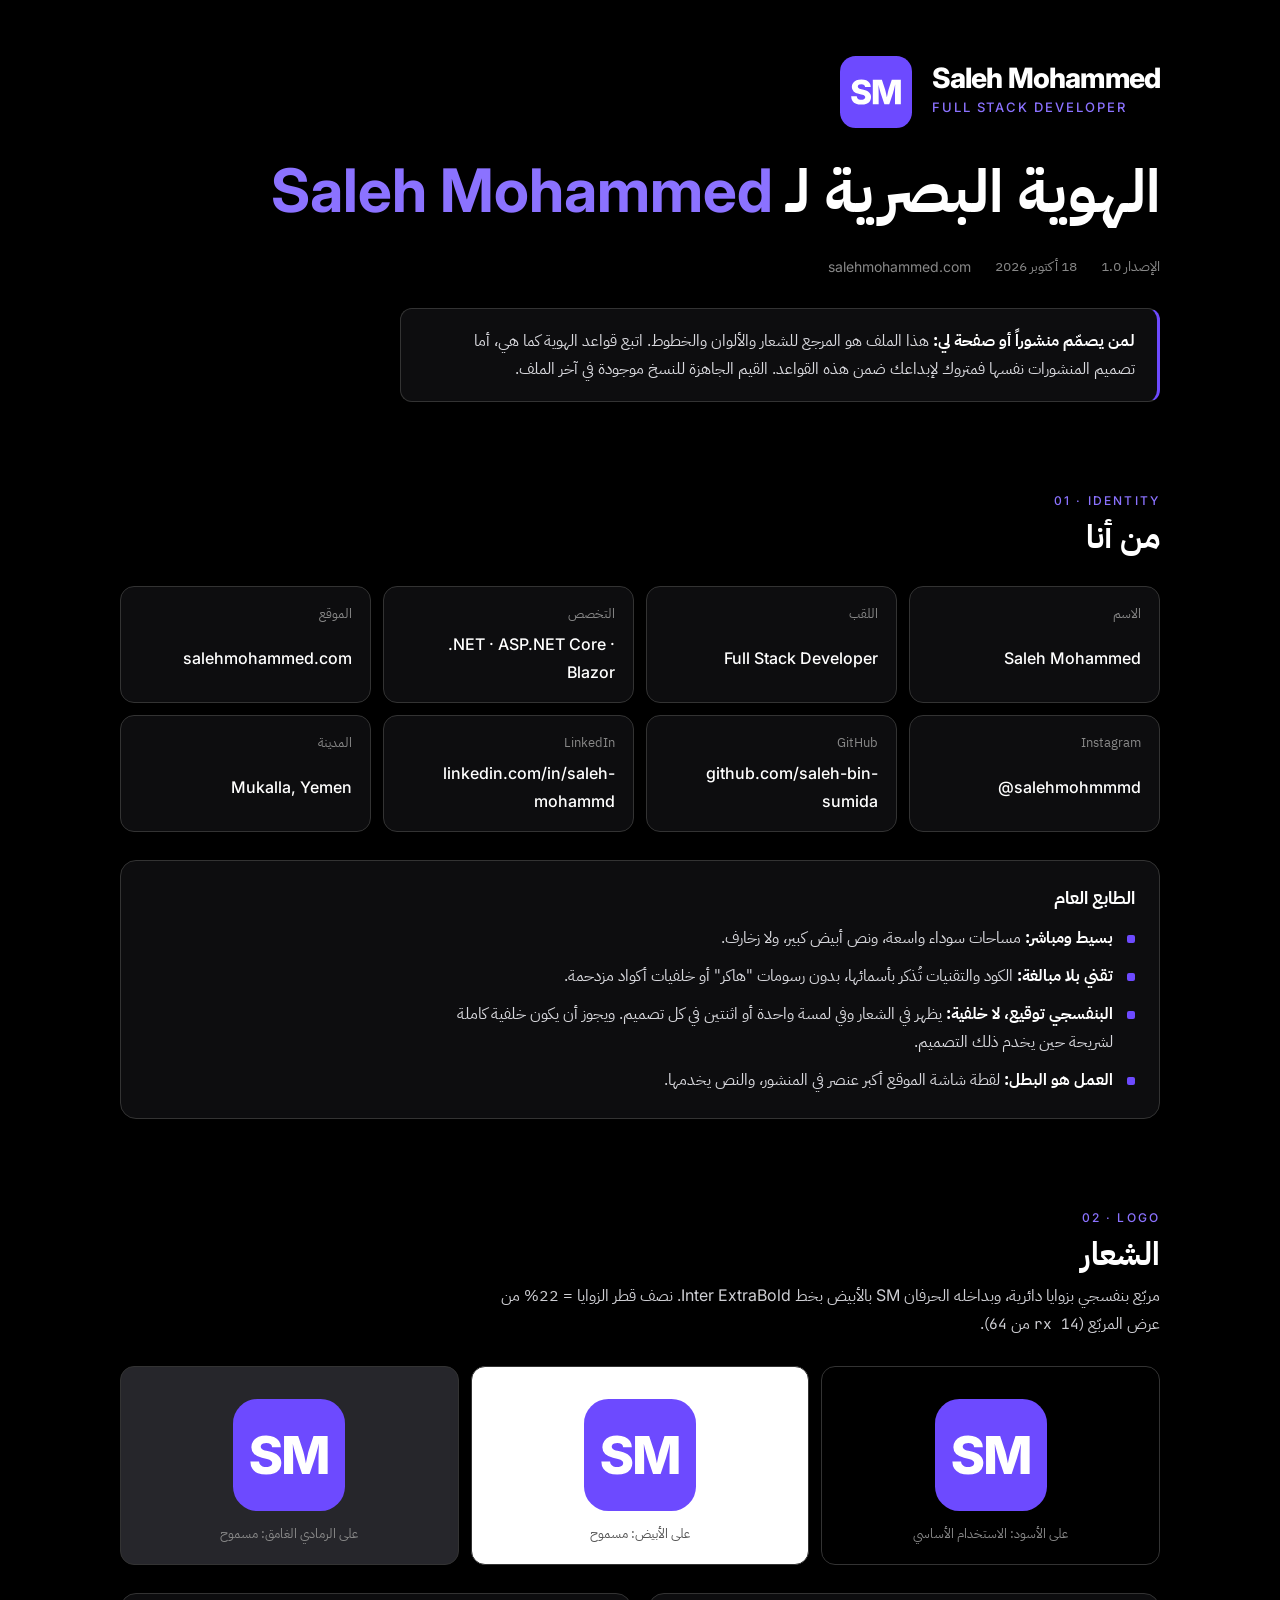
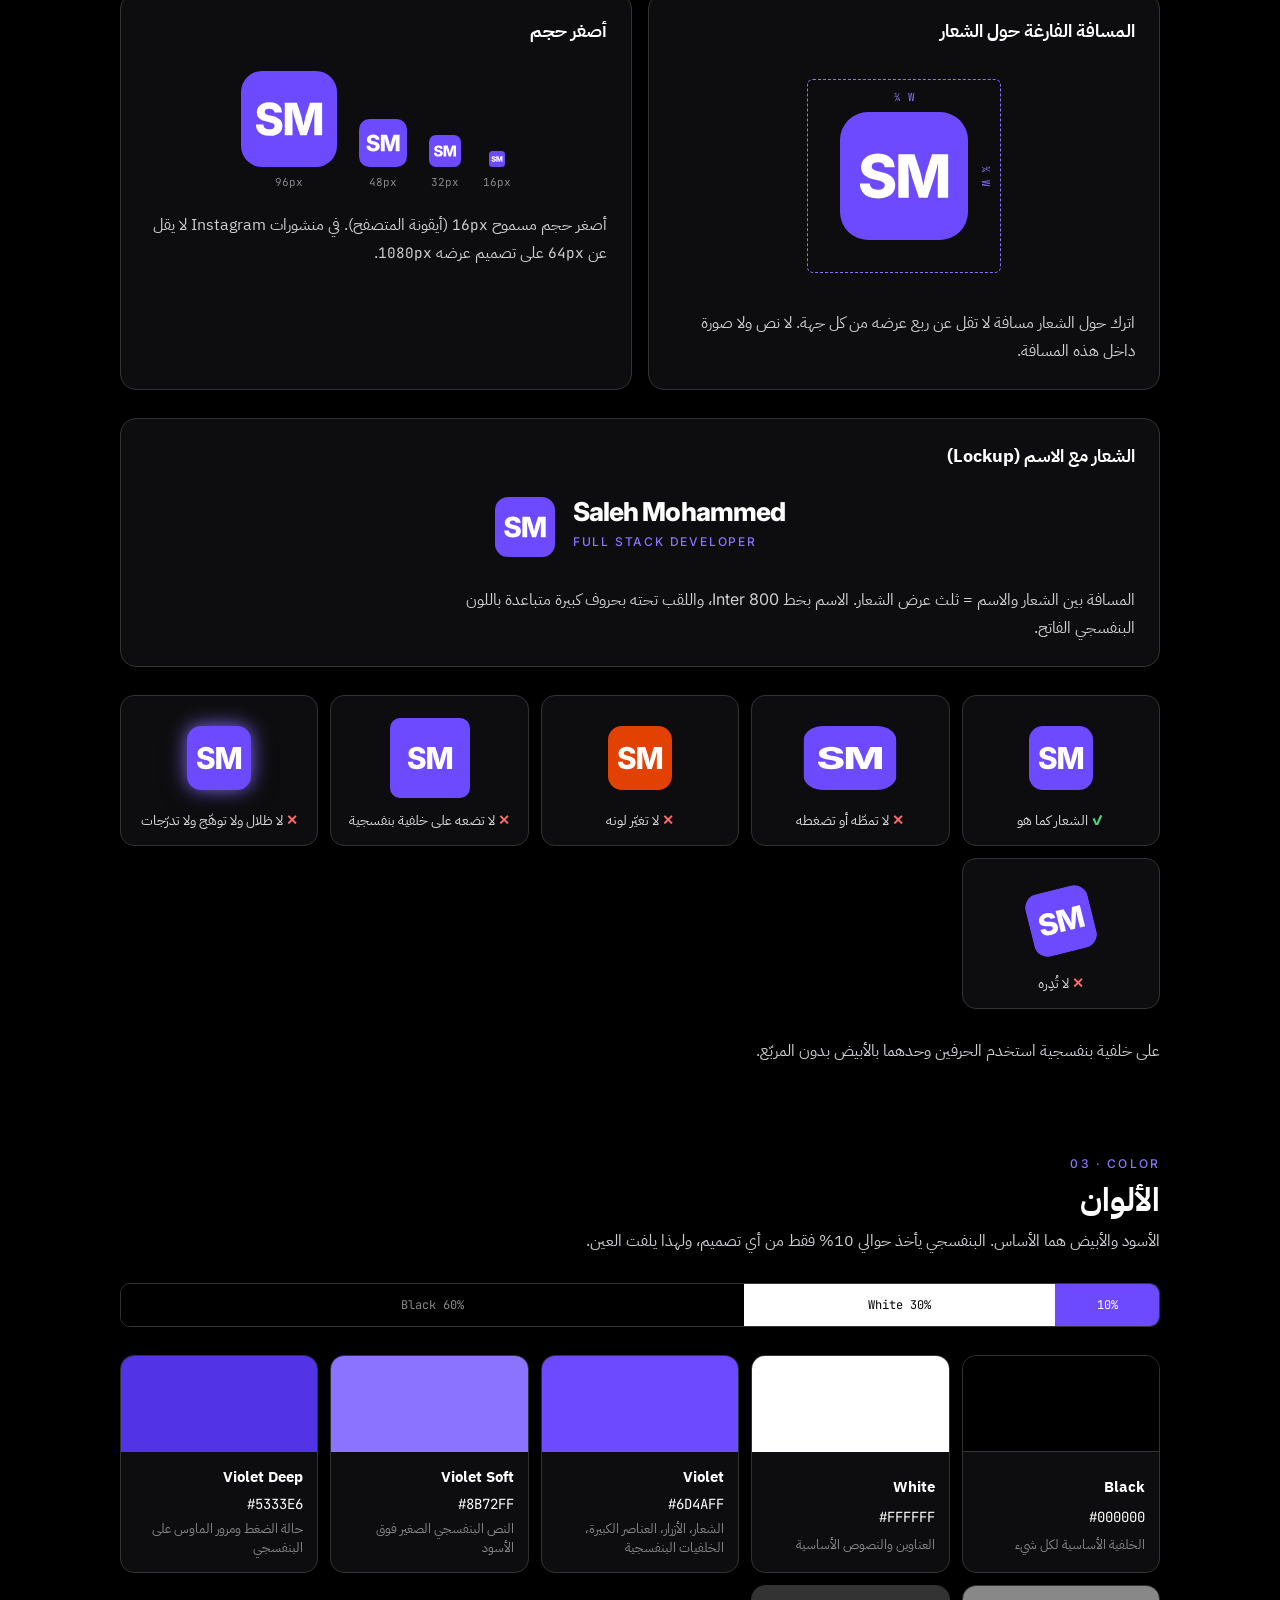
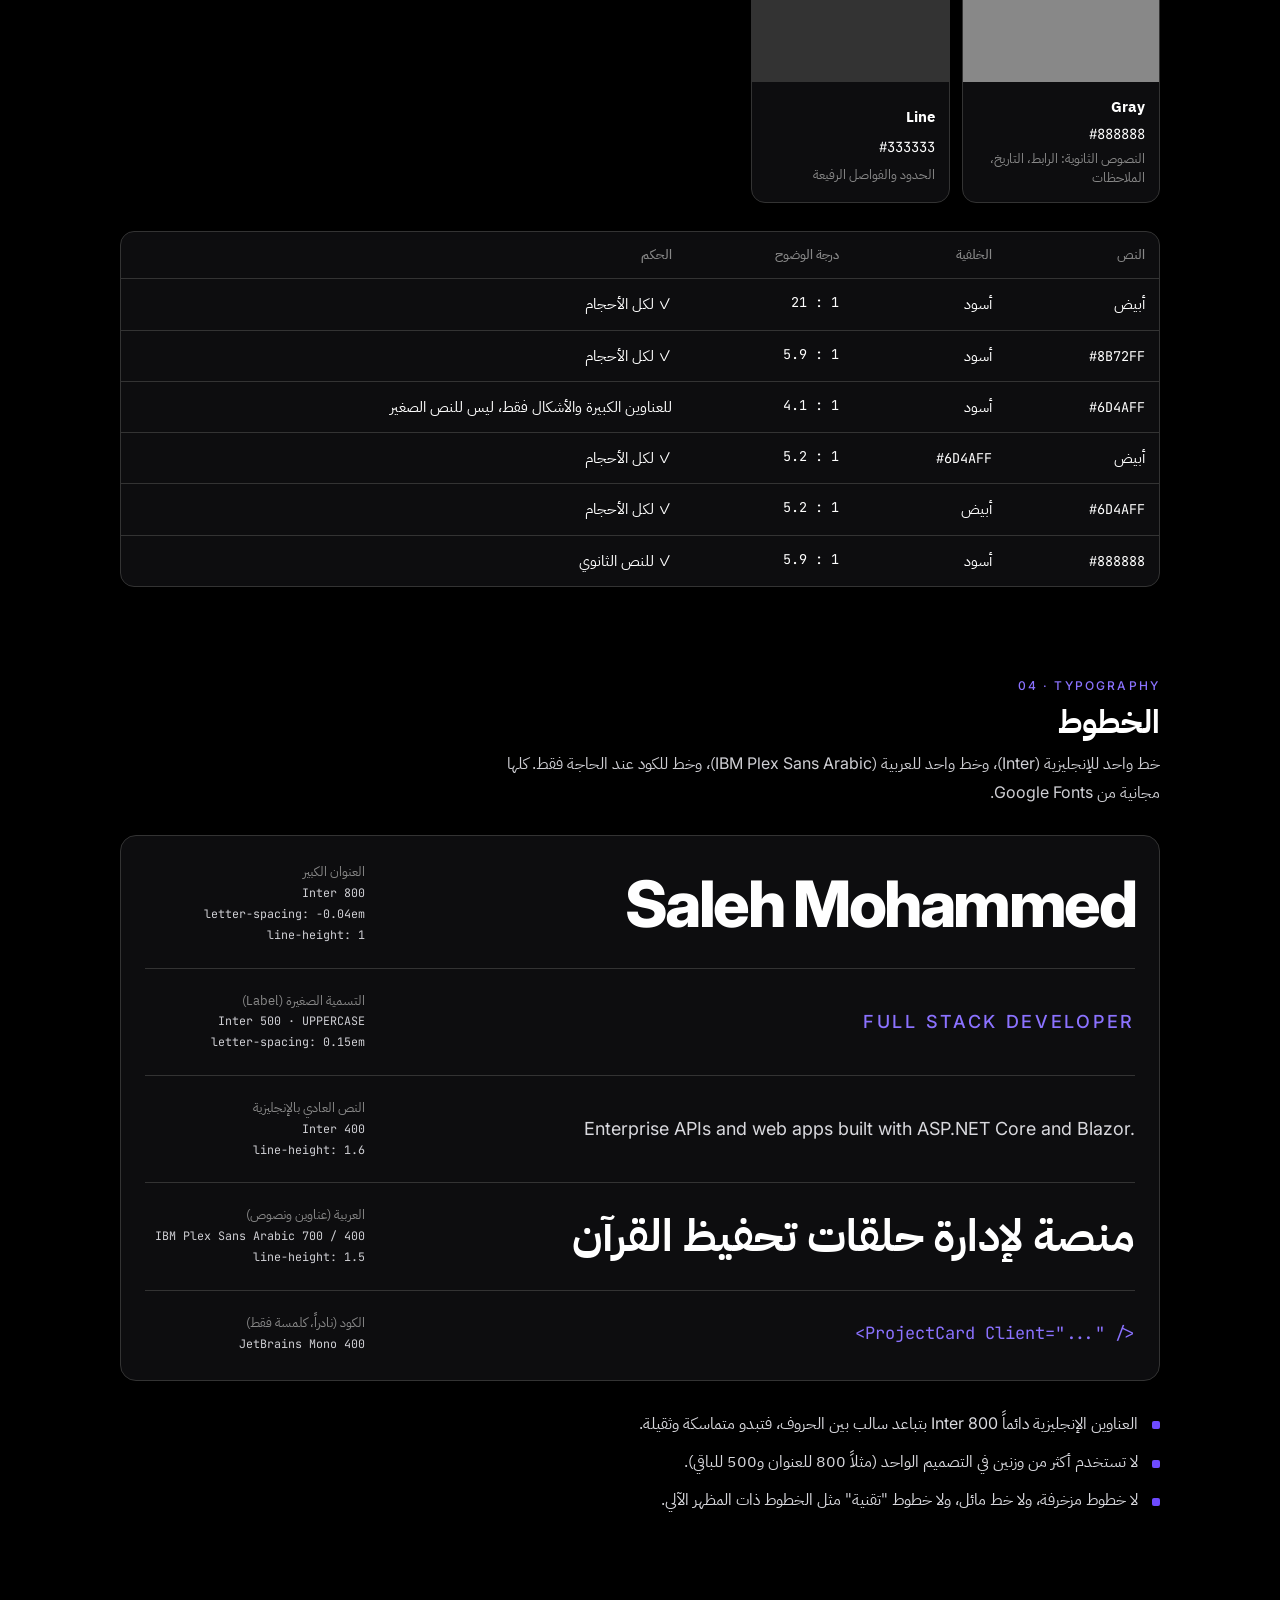
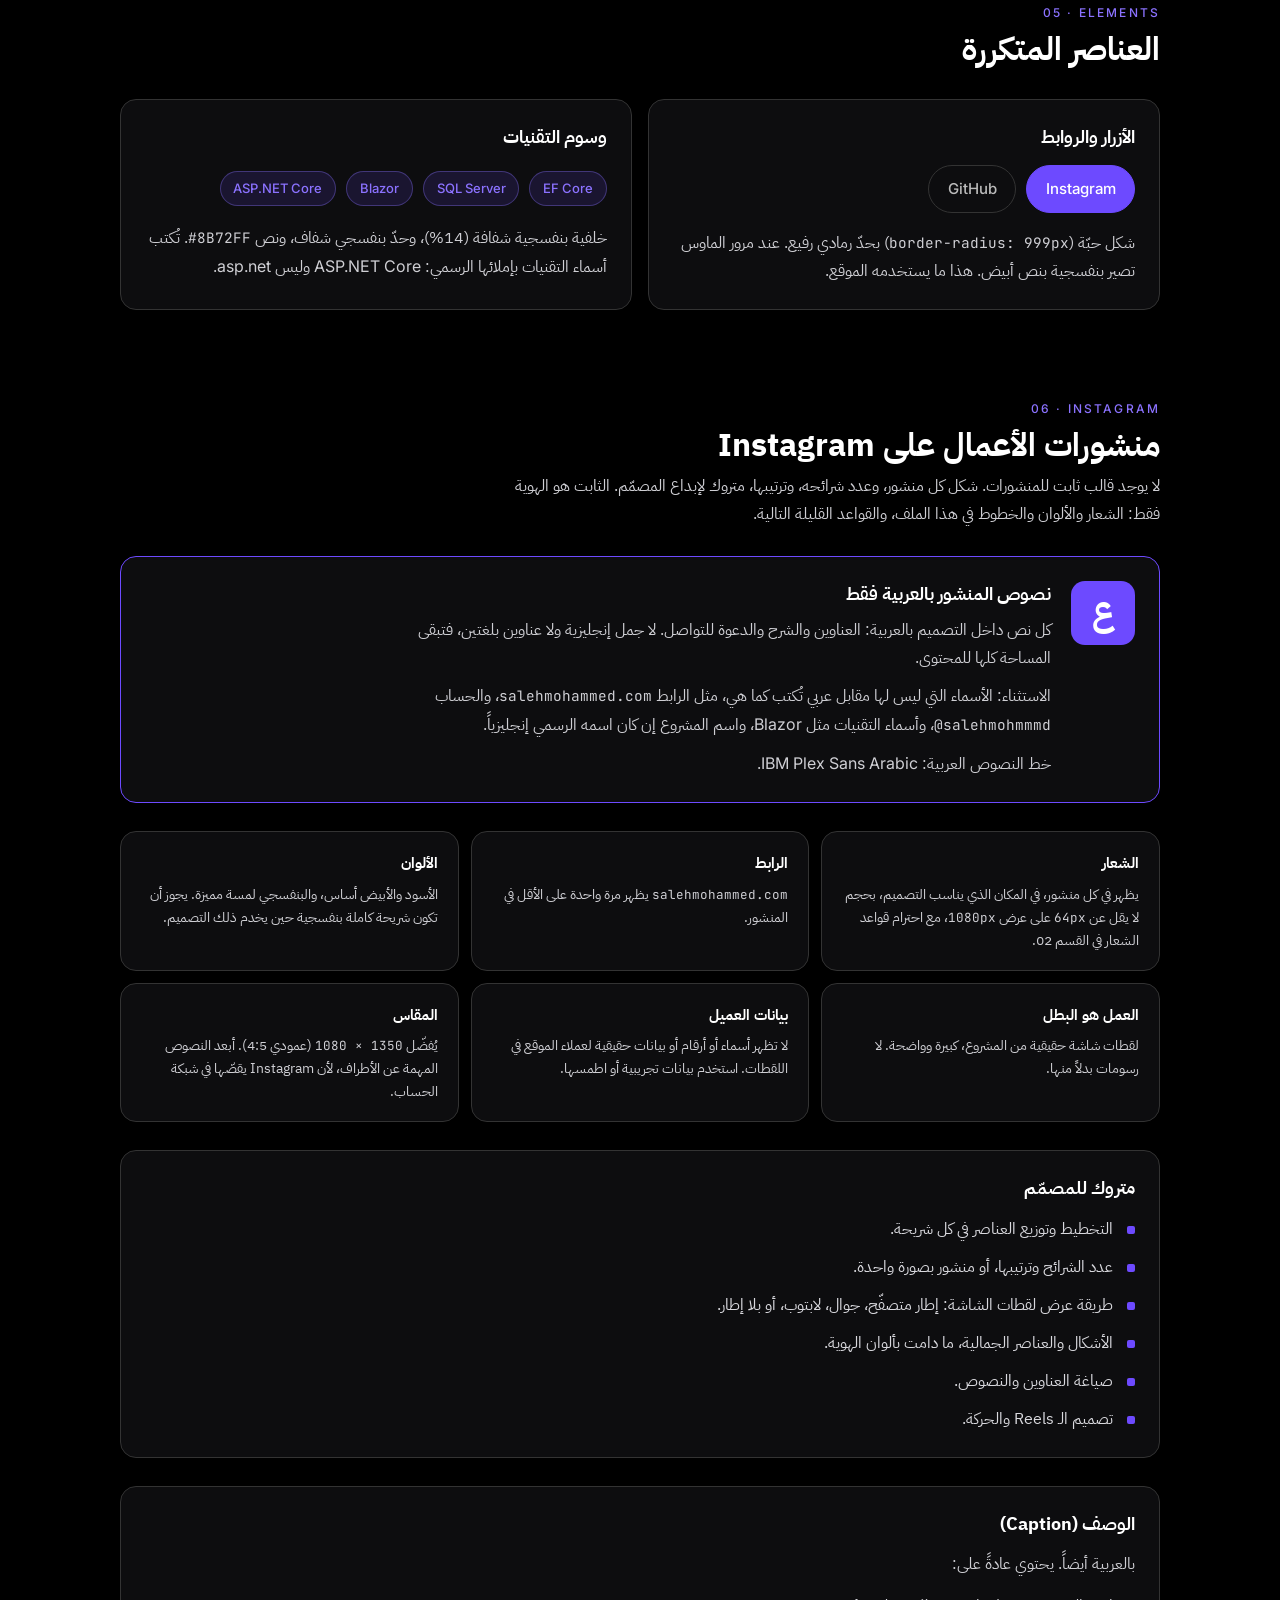
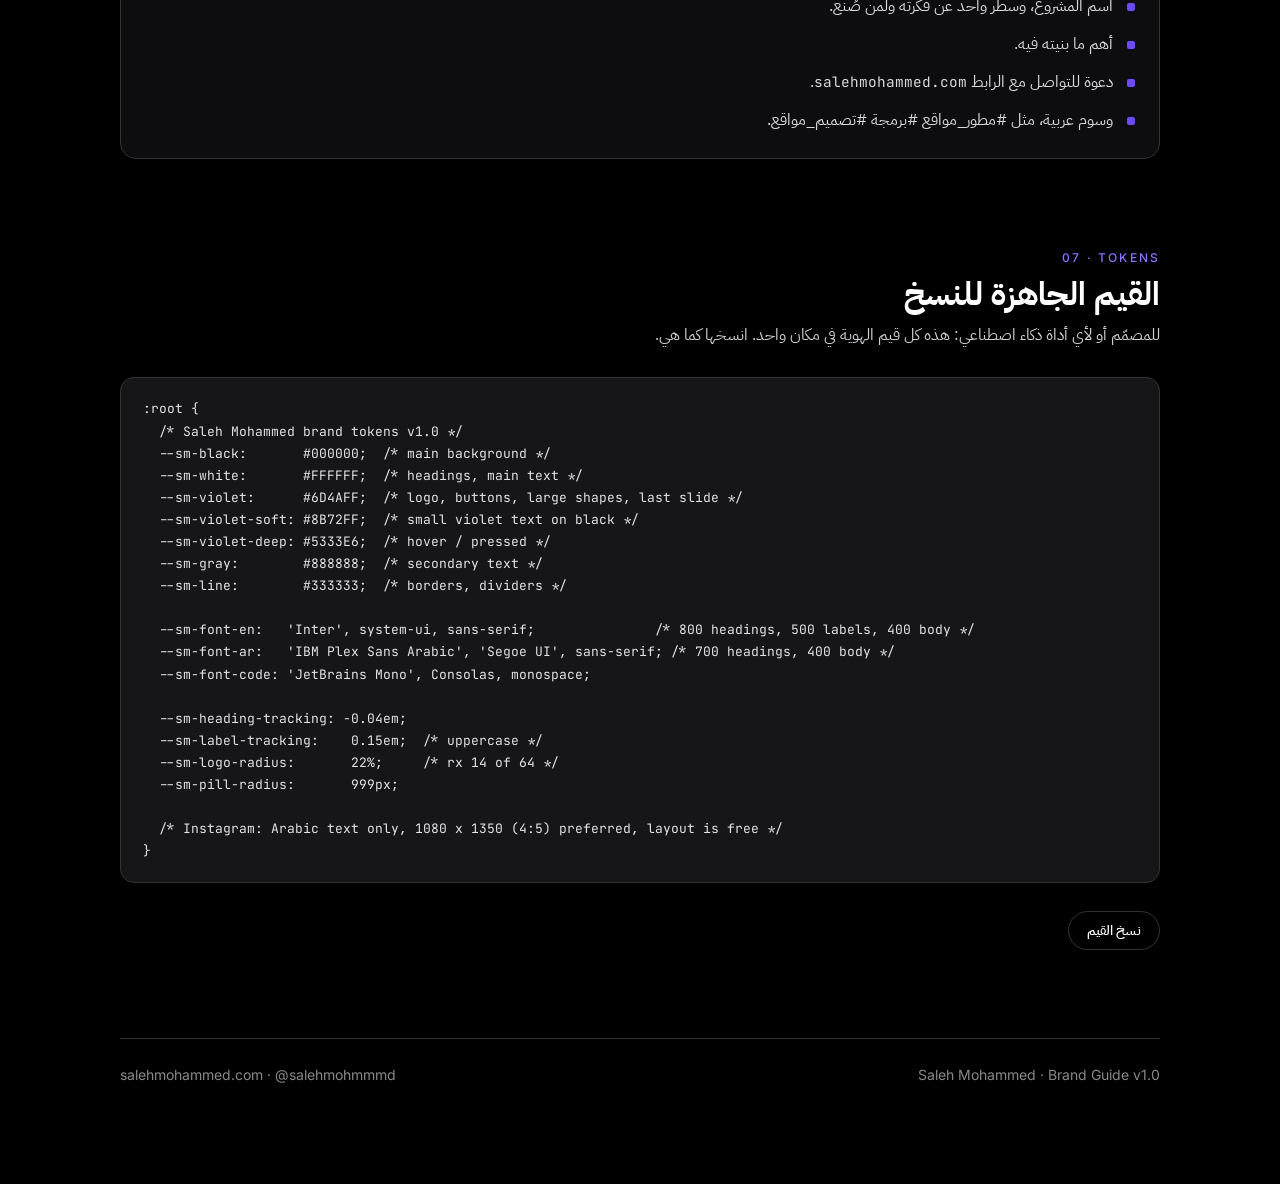
==== commit b86f8559: "Refactor brand guide for clarity and remove outdated Instagram post guidelines" ====
--- a/brand-guide.html
+++ b/brand-guide.html
@@ -9,7 +9,7 @@
 <link rel="preconnect" href="https://fonts.gstatic.com" crossorigin>
 <link href="https://fonts.googleapis.com/css2?family=Inter:wght@400;500;800&family=IBM+Plex+Sans+Arabic:wght@400;500;700&family=JetBrains+Mono:wght@400;500&display=swap" rel="stylesheet">
 <style>
-    /* Layout: single dark column (max 1040px); each section = label + title + content; post examples in a 4-up grid of 4:5 frames */
+    /* Layout: single dark column (max 1040px); each section = label + title + content */
     :root {
         --black: #000000;
         --white: #FFFFFF;
@@ -157,74 +157,13 @@
     .pill.hover { background: var(--violet); border-color: var(--violet); color: var(--white); }
     .tag { display: inline-flex; padding: .3rem .8rem; border-radius: 999px; background: rgba(109, 74, 255, .14); border: 1px solid rgba(139, 114, 255, .35); color: var(--violet-soft); font-family: var(--font-brand); font-size: 13px; font-weight: 500; }
 
-    /* ---------- Instagram posts ---------- */
-    /* slides run left to right, like swiping on Instagram */
-    .posts { display: grid; grid-template-columns: repeat(auto-fit, minmax(min(100%, 220px), 1fr)); gap: 16px; direction: ltr; }
-    .post-wrap { display: grid; gap: 10px; min-width: 0; direction: rtl; align-content: start; }
-    .post-wrap > small { color: var(--gray); font-size: 13px; line-height: 1.5; }
-    .post-wrap > small b { color: var(--white); font-weight: 500; }
-
-    /* every post is 1080x1350; all sizes are in cqw so the preview scales exactly (1cqw = 10.8px on the real canvas) */
-    .post {
-        container-type: inline-size;
-        aspect-ratio: 4 / 5;
-        width: 100%;
-        max-width: 100%;
-        border-radius: 10px;
-        overflow: hidden;
-        background: var(--black);
-        border: 1px solid var(--line);
-        direction: ltr;
-        font-family: var(--font-brand);
-        color: var(--white);
-    }
-    .post-in { position: relative; height: 100%; padding: 7.4cqw; display: flex; flex-direction: column; }
-    .p-brand { display: flex; align-items: center; gap: 2.4cqw; }
-    .p-brand svg { width: 6cqw; height: 6cqw; }
-    .p-brand span { font-weight: 800; font-size: 3.3cqw; letter-spacing: -.03em; }
-    .p-brand em { font-style: normal; margin-left: auto; font-weight: 500; font-size: 2.4cqw; letter-spacing: .15em; color: var(--gray); }
-    .p-eyebrow { font-weight: 500; font-size: 2.6cqw; letter-spacing: .15em; text-transform: uppercase; color: var(--violet-soft); }
-    .p-title { font-weight: 800; font-size: 9.6cqw; letter-spacing: -.04em; line-height: .98; }
-    .p-sub { font-family: var(--font-ar); font-size: 3.6cqw; color: #cfcfd4; direction: rtl; text-align: left; line-height: 1.5; }
-    .p-foot { margin-top: auto; display: flex; justify-content: space-between; align-items: center; font-weight: 500; font-size: 2.5cqw; color: var(--gray); }
-    .p-foot b { color: var(--white); font-weight: 500; }
-    .p-dots { display: flex; gap: 1.1cqw; }
-    .p-dots i { width: 1.3cqw; height: 1.3cqw; border-radius: 50%; background: #444; }
-    .p-dots i.on { background: var(--violet); }
-
-    .browser { border-radius: 2cqw; border: .3cqw solid #2a2a2e; background: #121215; overflow: hidden; display: flex; flex-direction: column; }
-    .browser .bar { height: 5cqw; background: #1c1c20; display: flex; align-items: center; gap: 1cqw; padding: 0 2.2cqw; flex: none; }
-    .browser .bar i { width: 1.3cqw; height: 1.3cqw; border-radius: 50%; background: #3a3a40; }
-    .browser .bar span { margin-left: 2cqw; flex: 1; height: 2.6cqw; border-radius: 99px; background: #26262b; font-size: 1.6cqw; color: var(--gray); display: flex; align-items: center; padding-left: 1.6cqw; }
-    .browser .shot { flex: 1; display: grid; place-items: center; text-align: center; font-size: 2.2cqw; color: #6f6f78; background:
-        repeating-linear-gradient(135deg, #141417 0 1.4cqw, #17171b 1.4cqw 2.8cqw); }
-
-    .p-cover .p-text { display: grid; gap: 2.6cqw; margin-top: 6cqw; }
-    .p-cover .browser { margin-top: 5.5cqw; height: 44cqw; }
-
-    .p-shot .p-cap { margin-top: 5cqw; display: grid; gap: 1.6cqw; }
-    .p-shot .p-cap b { font-weight: 800; font-size: 5.6cqw; letter-spacing: -.03em; line-height: 1.05; }
-    .p-shot .browser { margin-top: 4.5cqw; flex: 1; }
-
-    .p-stack .p-text { margin-top: 9cqw; display: grid; gap: 3cqw; }
-    .p-stack .grid-tags { display: flex; flex-wrap: wrap; gap: 2cqw; margin-top: 2cqw; }
-    .p-stack .grid-tags span { padding: 1.6cqw 3.2cqw; border-radius: 99px; border: .25cqw solid rgba(139,114,255,.45); background: rgba(109,74,255,.14); color: var(--violet-soft); font-weight: 500; font-size: 3.2cqw; }
-    .p-stack ul { list-style: none; display: grid; gap: 2cqw; margin-top: 4cqw; }
-    .p-stack li { display: flex; gap: 2.4cqw; align-items: baseline; font-size: 3.4cqw; color: #d9d9de; }
-    .p-stack li::before { content: ""; width: 1.6cqw; height: 1.6cqw; border-radius: .4cqw; background: var(--violet); flex: none; transform: translateY(-.2cqw); }
-
-    .p-cta { background: var(--violet); }
-    .p-cta .post-in { justify-content: center; align-items: flex-start; gap: 4cqw; }
-    .p-cta svg.big { width: 18cqw; height: 18cqw; }
-    .p-cta .p-title { font-size: 8.4cqw; }
-    .p-cta .p-sub { color: rgba(255,255,255,.88); font-size: 3.8cqw; }
-    .p-cta .url { font-weight: 800; font-size: 5cqw; letter-spacing: -.02em; padding: 2cqw 4cqw; background: var(--black); border-radius: 99px; margin-top: 2cqw; }
-    .p-cta .handle { font-weight: 500; font-size: 3cqw; color: rgba(255,255,255,.85); }
-    .p-cta .p-dots i { background: rgba(255,255,255,.35); }
-    .p-cta .p-dots i.on { background: var(--white); }
-    .p-cta .p-foot { position: absolute; left: 7.4cqw; right: 7.4cqw; bottom: 7.4cqw; color: rgba(255,255,255,.8); }
-
-    .spec-grid { display: grid; grid-template-columns: repeat(auto-fit, minmax(min(100%, 230px), 1fr)); gap: 12px; }
+    /* ---------- Instagram ---------- */
+    .lang { display: flex; flex-wrap: wrap; gap: 20px; align-items: flex-start; background: var(--surface); border: 1px solid var(--violet); border-radius: 16px; padding: 24px; }
+    .lang-mark { width: 64px; height: 64px; flex: none; border-radius: 14px; background: var(--violet); display: grid; place-items: center; font: 700 34px/1 var(--font-ar); }
+    .lang > div:not(.lang-mark) { flex: 1 1 280px; min-width: 0; display: grid; gap: 10px; }
+    .panel.free { display: grid; gap: 14px; }
+
+    .spec-grid { display: grid; grid-template-columns: repeat(auto-fit, minmax(min(100%, 300px), 1fr)); gap: 12px; }
     .spec-grid .panel { padding: 18px 20px; display: grid; gap: 6px; align-content: start; }
     .spec-grid .panel b { font-size: 15px; }
     .spec-grid .panel span { color: #cfcfd4; font-size: 14px; line-height: 1.65; }
@@ -291,7 +230,7 @@
             <span class="en">salehmohammed.com</span>
         </div>
         <div class="note">
-            <p><strong>لمن يصمّم منشوراً أو صفحة لي:</strong> هذا الملف هو المرجع الوحيد للشعار والألوان والخطوط وشكل منشورات Instagram. اتبعه كما هو. إن احتجت قراراً غير موجود هنا، اختر الأبسط والأقرب لروح الصفحة: أسود وأبيض، ولمسة بنفسجية واحدة. القيم الجاهزة للنسخ موجودة في آخر الملف.</p>
+            <p><strong>لمن يصمّم منشوراً أو صفحة لي:</strong> هذا الملف هو المرجع للشعار والألوان والخطوط. اتبع قواعد الهوية كما هي، أما تصميم المنشورات نفسها فمتروك لإبداعك ضمن هذه القواعد. القيم الجاهزة للنسخ موجودة في آخر الملف.</p>
         </div>
     </header>
 
@@ -316,7 +255,7 @@
             <ul class="rules" style="margin-top:14px">
                 <li><strong>بسيط ومباشر:</strong> مساحات سوداء واسعة، ونص أبيض كبير، ولا زخارف.</li>
                 <li><strong>تقني بلا مبالغة:</strong> الكود والتقنيات تُذكر بأسمائها، بدون رسومات "هاكر" أو خلفيات أكواد مزدحمة.</li>
-                <li><strong>البنفسجي توقيع، لا خلفية:</strong> يظهر في الشعار وفي لمسة واحدة أو اثنتين في كل تصميم. الاستثناء الوحيد: الشريحة الأخيرة في المنشور.</li>
+                <li><strong>البنفسجي توقيع، لا خلفية:</strong> يظهر في الشعار وفي لمسة واحدة أو اثنتين في كل تصميم. ويجوز أن يكون خلفية كاملة لشريحة حين يخدم ذلك التصميم.</li>
                 <li><strong>العمل هو البطل:</strong> لقطة شاشة الموقع أكبر عنصر في المنشور، والنص يخدمها.</li>
             </ul>
         </div>
@@ -377,7 +316,7 @@
             <figure><div class="demo"><svg style="filter:drop-shadow(0 0 10px #8B72FF) drop-shadow(0 6px 6px #000)"><use href="#sm"/></svg></div><figcaption>لا ظلال ولا توهّج ولا تدرّجات</figcaption></figure>
             <figure><div class="demo"><svg style="transform:rotate(-14deg)"><use href="#sm"/></svg></div><figcaption>لا تُدِره</figcaption></figure>
         </div>
-        <p>على خلفية بنفسجية (الشريحة الأخيرة فقط) استخدم الحرفين وحدهما بالأبيض بدون المربّع.</p>
+        <p>على خلفية بنفسجية استخدم الحرفين وحدهما بالأبيض بدون المربّع.</p>
     </section>
 
     <!-- ================= 03 COLOR ================= -->
@@ -397,7 +336,7 @@
         <div class="swatches">
             <div class="swatch"><div class="chip" style="background:#000;border-bottom:1px solid var(--line)"></div><div class="info"><b>Black</b><code>#000000</code><small>الخلفية الأساسية لكل شيء</small></div></div>
             <div class="swatch"><div class="chip" style="background:#fff"></div><div class="info"><b>White</b><code>#FFFFFF</code><small>العناوين والنصوص الأساسية</small></div></div>
-            <div class="swatch"><div class="chip" style="background:#6D4AFF"></div><div class="info"><b>Violet</b><code>#6D4AFF</code><small>الشعار، الأزرار، العناصر الكبيرة، خلفية الشريحة الأخيرة</small></div></div>
+            <div class="swatch"><div class="chip" style="background:#6D4AFF"></div><div class="info"><b>Violet</b><code>#6D4AFF</code><small>الشعار، الأزرار، العناصر الكبيرة، الخلفيات البنفسجية</small></div></div>
             <div class="swatch"><div class="chip" style="background:#8B72FF"></div><div class="info"><b>Violet Soft</b><code>#8B72FF</code><small>النص البنفسجي الصغير فوق الأسود</small></div></div>
             <div class="swatch"><div class="chip" style="background:#5333E6"></div><div class="info"><b>Violet Deep</b><code>#5333E6</code><small>حالة الضغط ومرور الماوس على البنفسجي</small></div></div>
             <div class="swatch"><div class="chip" style="background:#888"></div><div class="info"><b>Gray</b><code>#888888</code><small>النصوص الثانوية: الرابط، التاريخ، الملاحظات</small></div></div>
@@ -488,102 +427,49 @@
         <div class="sec-head">
             <div class="sec-label">06 · Instagram</div>
             <h2>منشورات الأعمال على Instagram</h2>
-            <p>كل مشروع يُنشر كـ <strong>Carousel</strong> من 4 إلى 6 شرائح بمقاس <code>1080 × 1350</code> (عمودي 4:5). الترتيب ثابت دائماً، فيعرف المتابع ماذا ينتظر في كل شريحة. هذا مثال بمشروع حقيقي:</p>
-        </div>
-
-        <div class="posts">
-            <!-- Slide 1: cover -->
-            <div class="post-wrap">
-                <div class="post p-cover"><div class="post-in">
-                    <div class="p-brand"><svg><use href="#sm"/></svg><span>Saleh Mohammed</span><em>01 / 04</em></div>
-                    <div class="p-text">
-                        <div class="p-eyebrow">New Project · SaaS</div>
-                        <div class="p-title">Tulab<br>Al-Wahy</div>
-                        <div class="p-sub">منصة لإدارة حلقات تحفيظ القرآن</div>
-                    </div>
-                    <div class="browser"><div class="bar"><i></i><i></i><i></i><span>tulab-alwahy.com</span></div><div class="shot">لقطة الصفحة الرئيسية</div></div>
-                    <div class="p-foot"><span><b>salehmohammed.com</b></span><div class="p-dots"><i class="on"></i><i></i><i></i><i></i></div></div>
-                </div></div>
-                <small><b>1. الغلاف:</b> نوع المشروع، اسمه بخط كبير، سطر واحد بالعربي عن فكرته، ولقطة الصفحة الرئيسية.</small>
-            </div>
-
-            <!-- Slide 2: screenshot -->
-            <div class="post-wrap">
-                <div class="post p-shot"><div class="post-in">
-                    <div class="p-brand"><svg><use href="#sm"/></svg><span>Saleh Mohammed</span><em>02 / 04</em></div>
-                    <div class="p-cap">
-                        <div class="p-eyebrow">Feature</div>
-                        <b>Attendance tracking</b>
-                        <div class="p-sub">تسجيل حضور الطلاب لكل حلقة</div>
-                    </div>
-                    <div class="browser"><div class="bar"><i></i><i></i><i></i><span>tulab-alwahy.com/attendance</span></div><div class="shot">لقطة شاشة الميزة</div></div>
-                    <div class="p-foot" style="margin-top:4.5cqw"><span><b>salehmohammed.com</b></span><div class="p-dots"><i></i><i class="on"></i><i></i><i></i></div></div>
-                </div></div>
-                <small><b>2. الميزات:</b> شريحة لكل ميزة مهمة (1 إلى 3 شرائح). عنوان قصير ولقطة شاشة كبيرة.</small>
-            </div>
-
-            <!-- Slide 3: stack -->
-            <div class="post-wrap">
-                <div class="post p-stack"><div class="post-in">
-                    <div class="p-brand"><svg><use href="#sm"/></svg><span>Saleh Mohammed</span><em>03 / 04</em></div>
-                    <div class="p-text">
-                        <div class="p-eyebrow">Built with</div>
-                        <div class="p-title" style="font-size:7.6cqw">Full stack,<br>end to end.</div>
-                        <div class="grid-tags"><span>ASP.NET Core</span><span>Blazor</span><span>EF Core</span><span>SQL Server</span></div>
-                        <ul>
-                            <li>Backend API &amp; database design</li>
-                            <li>Blazor web interface</li>
-                            <li>Deployment &amp; hosting</li>
-                        </ul>
-                    </div>
-                    <div class="p-foot"><span><b>salehmohammed.com</b></span><div class="p-dots"><i></i><i></i><i class="on"></i><i></i></div></div>
-                </div></div>
-                <small><b>3. التقنيات ودوري:</b> وسوم التقنيات المستخدمة فعلاً، وما الذي بنيته أنا في المشروع.</small>
-            </div>
-
-            <!-- Slide 4: CTA -->
-            <div class="post-wrap">
-                <div class="post p-cta"><div class="post-in">
-                    <svg class="big" fill="#fff"><use href="#sm-letters"/></svg>
-                    <div class="p-title">Have a project<br>in mind?</div>
-                    <div class="p-sub">عندك فكرة موقع أو نظام؟ تواصل معي</div>
-                    <div class="url">salehmohammed.com</div>
-                    <div class="handle">@salehmohmmmd</div>
-                    <div class="p-foot"><span>Full Stack Developer</span><div class="p-dots"><i></i><i></i><i></i><i class="on"></i></div></div>
-                </div></div>
-                <small><b>4. الختام:</b> الشريحة الوحيدة بخلفية بنفسجية. الحرفان بدون المربّع، والرابط داخل حبّة سوداء.</small>
-            </div>
-        </div>
-
-        <p style="color:var(--gray);font-size:14px">المحتوى أعلاه مثال لتوضيح الشكل. لقطات الشاشة والتقنيات وعدد الشرائح تتغيّر حسب كل مشروع.</p>
+            <p>لا يوجد قالب ثابت للمنشورات. شكل كل منشور، وعدد شرائحه، وترتيبها، متروك لإبداع المصمّم. الثابت هو الهوية فقط: الشعار والألوان والخطوط في هذا الملف، والقواعد القليلة التالية.</p>
+        </div>
+
+        <div class="lang">
+            <div class="lang-mark" aria-hidden="true">ع</div>
+            <div>
+                <h3>نصوص المنشور بالعربية فقط</h3>
+                <p>كل نص داخل التصميم بالعربية: العناوين والشرح والدعوة للتواصل. لا جمل إنجليزية ولا عناوين بلغتين، فتبقى المساحة كلها للمحتوى.</p>
+                <p>الاستثناء: الأسماء التي ليس لها مقابل عربي تُكتب كما هي، مثل الرابط <code>salehmohammed.com</code>، والحساب <code>@salehmohmmmd</code>، وأسماء التقنيات مثل <span class="en">Blazor</span>، واسم المشروع إن كان اسمه الرسمي إنجليزياً.</p>
+                <p>خط النصوص العربية: <span class="en">IBM Plex Sans Arabic</span>.</p>
+            </div>
+        </div>
 
         <div class="spec-grid">
-            <div class="panel"><b>الهوامش</b><span><code>80px</code> من كل جهة على تصميم <code>1080px</code>. لا شيء مهم خارجها، لأن Instagram يقصّ الأطراف في الشبكة.</span></div>
-            <div class="panel"><b>الشريط العلوي</b><span>الشعار <code>64px</code> + الاسم أعلى اليسار، ورقم الشريحة <code>01 / 04</code> أعلى اليمين. ثابت في كل الشرائح عدا الأخيرة.</span></div>
-            <div class="panel"><b>الشريط السفلي</b><span>الرابط <code>salehmohammed.com</code> أسفل اليسار، ونقاط الشرائح أسفل اليمين، والنقطة الحالية بنفسجية.</span></div>
-            <div class="panel"><b>لقطات الشاشة</b><span>داخل إطار متصفّح داكن بزوايا دائرية، أو إطار جوال للمواقع المصمّمة للجوال. لقطة حقيقية من الموقع، لا رسم.</span></div>
+            <div class="panel"><b>الشعار</b><span>يظهر في كل منشور، في المكان الذي يناسب التصميم، بحجم لا يقل عن <code>64px</code> على عرض <code>1080px</code>، مع احترام قواعد الشعار في القسم 02.</span></div>
+            <div class="panel"><b>الرابط</b><span><code>salehmohammed.com</code> يظهر مرة واحدة على الأقل في المنشور.</span></div>
+            <div class="panel"><b>الألوان</b><span>الأسود والأبيض أساس، والبنفسجي لمسة مميزة. يجوز أن تكون شريحة كاملة بنفسجية حين يخدم ذلك التصميم.</span></div>
+            <div class="panel"><b>العمل هو البطل</b><span>لقطات شاشة حقيقية من المشروع، كبيرة وواضحة. لا رسومات بدلاً منها.</span></div>
             <div class="panel"><b>بيانات العميل</b><span>لا تظهر أسماء أو أرقام أو بيانات حقيقية لعملاء الموقع في اللقطات. استخدم بيانات تجريبية أو اطمسها.</span></div>
-            <div class="panel"><b>منشور منفرد</b><span>لو كان المنشور صورة واحدة فقط: استخدم شكل الغلاف، بمقاس <code>1080 × 1350</code> أيضاً.</span></div>
-        </div>
-
-        <div class="panel" style="display:grid;gap:14px">
-            <h3>قالب الوصف (Caption)</h3>
-            <pre id="caption">مشروع جديد: [اسم المشروع] 🟣
-
-[سطر واحد: ماذا يفعل الموقع ولمن]
-
-ما بنيته:
-▫️ [الميزة الأولى]
-▫️ [الميزة الثانية]
-▫️ [الميزة الثالثة]
-
-التقنيات: ASP.NET Core · Blazor · SQL Server
-
-عندك فكرة موقع أو نظام؟ راسلني
-🔗 salehmohammed.com
-
-#dotnet #blazor #aspnetcore #fullstack #webdevelopment #مطور_مواقع #برمجة</pre>
-            <div class="copy-row"><button class="copy" type="button" data-target="caption">نسخ القالب</button><span id="caption-msg" role="status"></span></div>
+            <div class="panel"><b>المقاس</b><span>يُفضّل <code>1080 × 1350</code> (عمودي 4:5). أبعد النصوص المهمة عن الأطراف، لأن Instagram يقصّها في شبكة الحساب.</span></div>
+        </div>
+
+        <div class="panel free">
+            <h3>متروك للمصمّم</h3>
+            <ul class="rules">
+                <li>التخطيط وتوزيع العناصر في كل شريحة.</li>
+                <li>عدد الشرائح وترتيبها، أو منشور بصورة واحدة.</li>
+                <li>طريقة عرض لقطات الشاشة: إطار متصفّح، جوال، لابتوب، أو بلا إطار.</li>
+                <li>الأشكال والعناصر الجمالية، ما دامت بألوان الهوية.</li>
+                <li>صياغة العناوين والنصوص.</li>
+                <li>تصميم الـ Reels والحركة.</li>
+            </ul>
+        </div>
+
+        <div class="panel free">
+            <h3>الوصف (Caption)</h3>
+            <p>بالعربية أيضاً. يحتوي عادةً على:</p>
+            <ul class="rules">
+                <li>اسم المشروع، وسطر واحد عن فكرته ولمن صُنع.</li>
+                <li>أهم ما بنيته فيه.</li>
+                <li>دعوة للتواصل مع الرابط <code>salehmohammed.com</code>.</li>
+                <li>وسوم عربية، مثل <span dir="rtl">#مطور_مواقع #برمجة #تصميم_مواقع</span>.</li>
+            </ul>
         </div>
     </section>
 
@@ -613,7 +499,7 @@
   --sm-logo-radius:       22%;     /* rx 14 of 64 */
   --sm-pill-radius:       999px;
 
-  /* Instagram: 1080 x 1350 (4:5), 80px margins, logo 64px top-left */
+  /* Instagram: Arabic text only, 1080 x 1350 (4:5) preferred, layout is free */
 }</pre>
         <div class="copy-row"><button class="copy" type="button" data-target="tokens">نسخ القيم</button><span id="tokens-msg" role="status"></span></div>
     </section>
